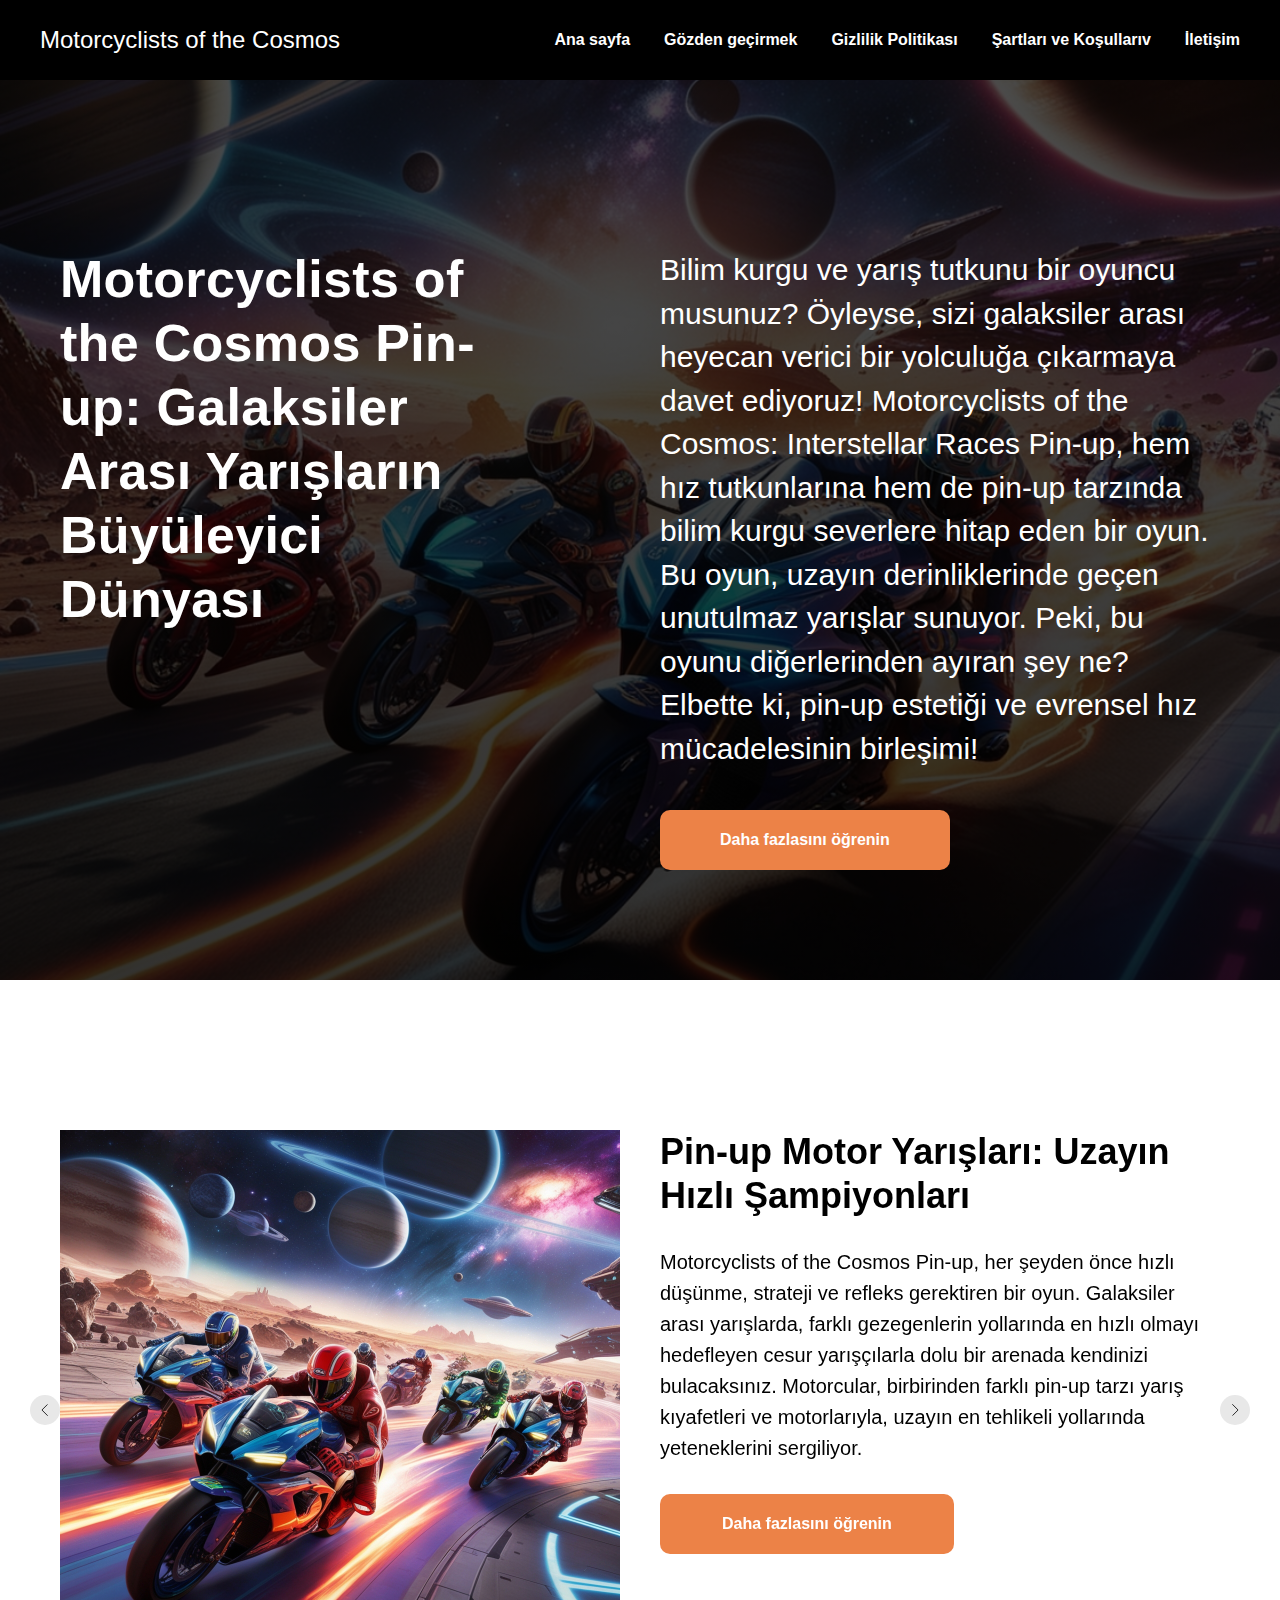
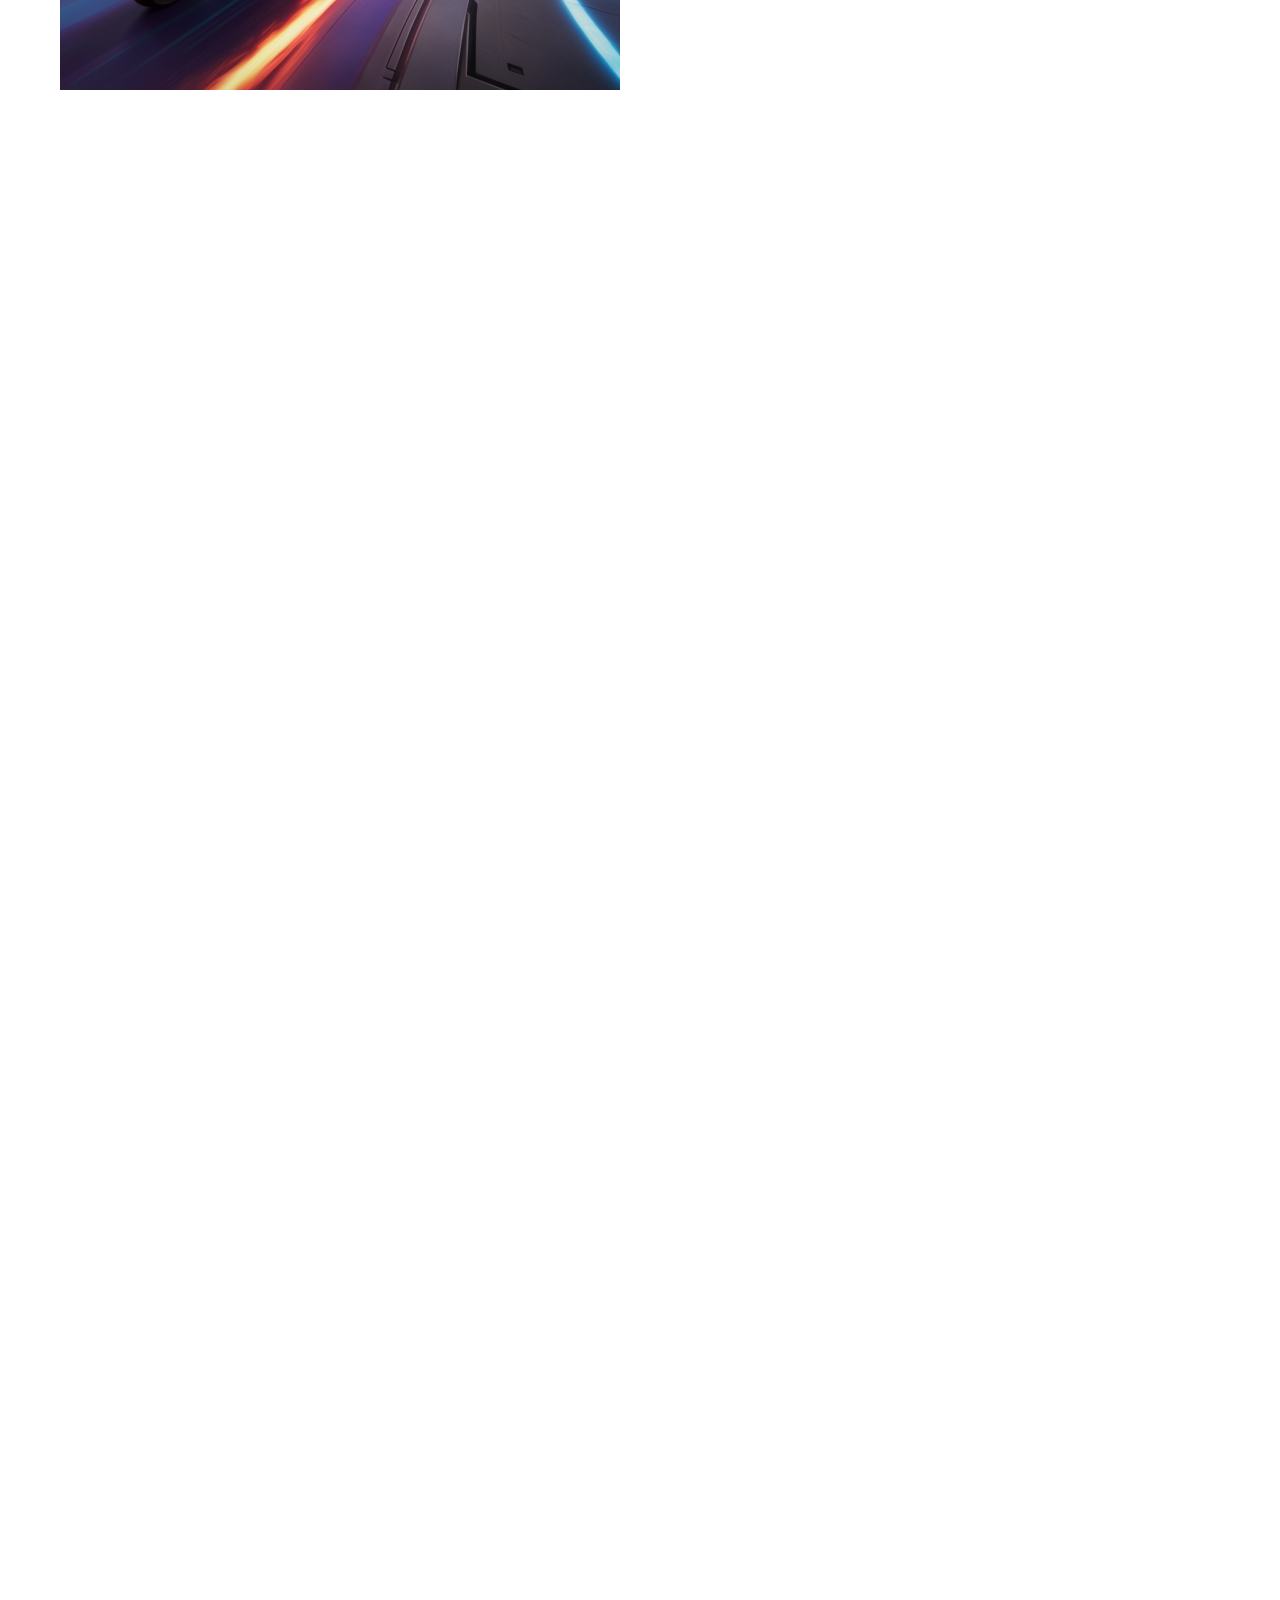
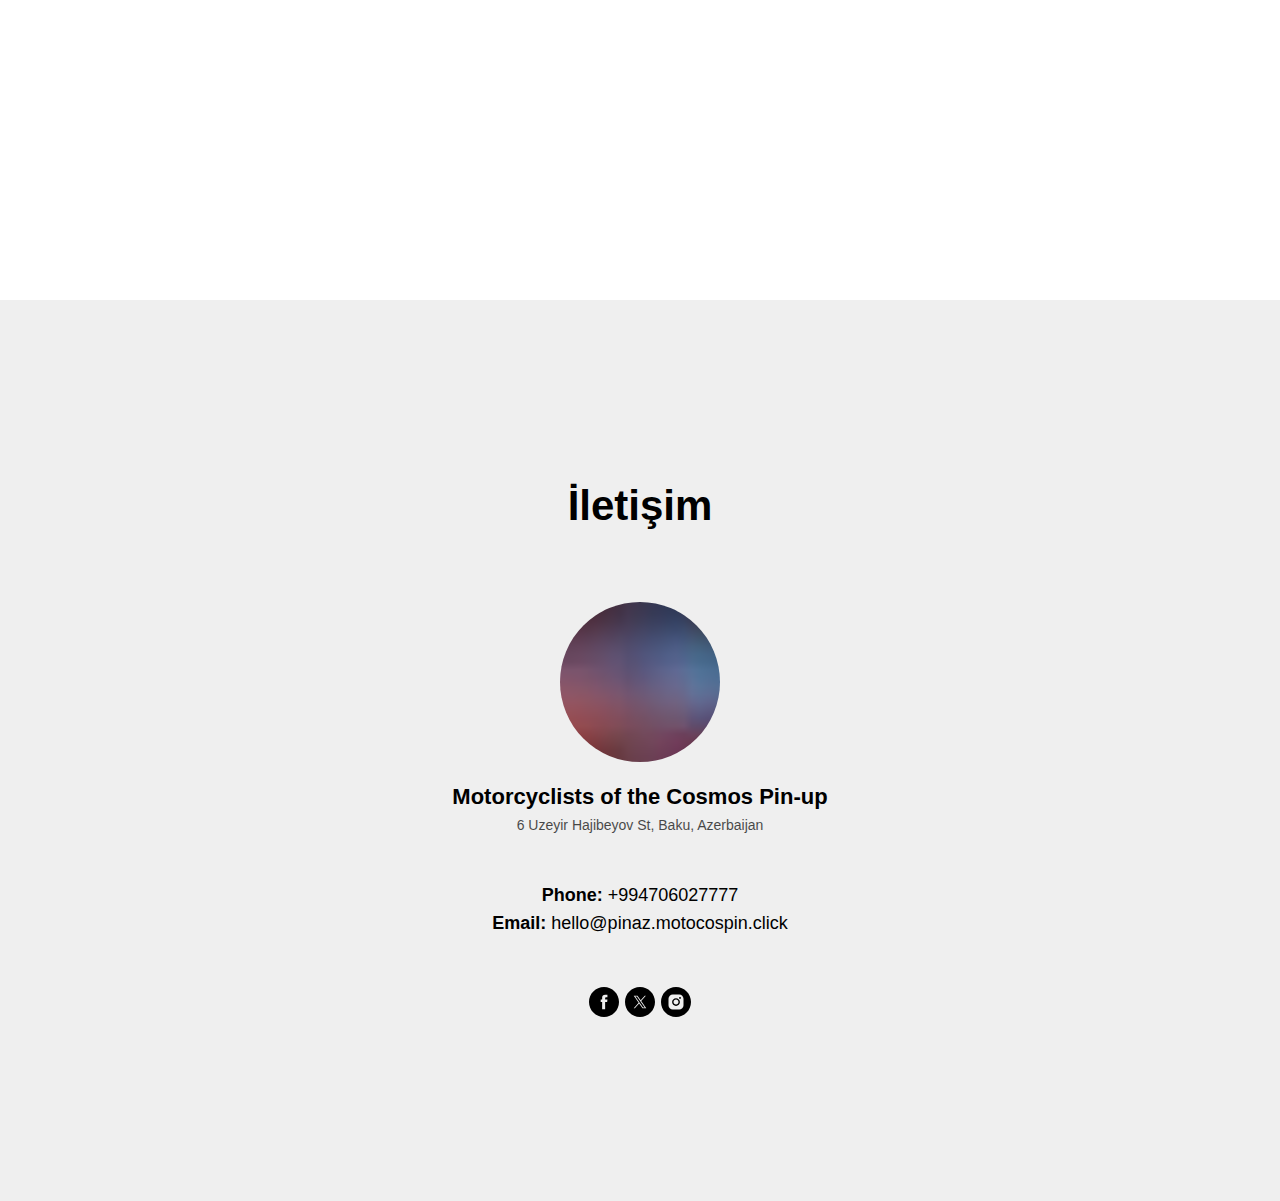
==== index1.html @ e9e49e49 "2" ====
<!DOCTYPE html>
<html>
<head>
    <meta charset="utf-8"/>
    <meta http-equiv="Content-Type" content="text/html; charset=utf-8"/>
    <meta name="viewport" content="width=device-width, initial-scale=1.0"/> <!--metatextblock--><title>Motorcyclists of
    the Cosmos: Interstellar Races Pin-up | Galaksiler Arası Yarışın Keyfi</title>
    <meta name="description"
          content="Motorcyclists of the Cosmos: Interstellar Races Pin-up ile galaksiler arası hız dolu bir maceraya çıkın. Pin-up estetiği ve yarışın mükemmel birleşimi!"/>
    <meta property="og:url" content="page55844205.html"/>
    <meta property="og:title"
          content="Motorcyclists of the Cosmos: Interstellar Races Pin-up | Galaksiler Arası Yarışın Keyfi"/>
    <meta property="og:description"
          content="Motorcyclists of the Cosmos: Interstellar Races Pin-up ile galaksiler arası hız dolu bir maceraya çıkın. Pin-up estetiği ve yarışın mükemmel birleşimi!"/>
    <meta property="og:type" content="website"/>
    <meta property="og:image" content="images/tild3233-3661-4538-b462-656639363235__8.jpeg"/>
    <link rel="canonical" href="page55844205.html"><!--/metatextblock-->
    <meta name="format-detection" content="telephone=no"/>
    <meta http-equiv="x-dns-prefetch-control" content="on">
    <link rel="dns-prefetch" href="https://ws.tildacdn.com">
    <link rel="apple-touch-icon" sizes="180x180" href="favicon/apple-touch-icon.png">
    <link rel="icon" type="image/png" sizes="32x32" href="favicon/favicon-32x32.png">
    <link rel="icon" type="image/png" sizes="16x16" href="favicon/favicon-16x16.png">
    <link rel="manifest" href="favicon/site.webmanifest"><!-- Assets -->
    <script src="https://neo.tildacdn.com/js/tilda-fallback-1.0.min.js" async charset="utf-8"></script>
    <link rel="stylesheet" href="css/tilda-grid-3.0.min.css" type="text/css" media="all" onerror="this.loaderr='y';"/>
    <link rel="stylesheet" href="css/tilda-blocks-page55844205.min.css?t=1727941177" type="text/css" media="all"
          onerror="this.loaderr='y';"/>
    <link rel="stylesheet" href="css/tilda-cover-1.0.min.css" type="text/css" media="all" onerror="this.loaderr='y';"/>
    <link rel="stylesheet" href="css/tilda-slds-1.4.min.css" type="text/css" media="print" onload="this.media='all';"
          onerror="this.loaderr='y';"/>
    <noscript>
        <link rel="stylesheet" href="css/tilda-slds-1.4.min.css" type="text/css" media="all"/>
    </noscript>
    <link rel="stylesheet" href="css/fonts-tildasans.css" type="text/css" media="all" onerror="this.loaderr='y';"/>
    <script nomodule src="js/tilda-polyfill-1.0.min.js" charset="utf-8"></script>
    <script type="text/javascript">function t_onReady(func) {
        if (document.readyState != 'loading') {
            func();
        } else {
            document.addEventListener('DOMContentLoaded', func);
        }
    }

    function t_onFuncLoad(funcName, okFunc, time) {
        if (typeof window[funcName] === 'function') {
            okFunc();
        } else {
            setTimeout(function () {
                t_onFuncLoad(funcName, okFunc, time);
            }, (time || 100));
        }
    }</script>
    <script src="js/tilda-scripts-3.0.min.js" charset="utf-8" defer onerror="this.loaderr='y';"></script>
    <script src="js/tilda-blocks-page55844205.min.js?t=1727941177" charset="utf-8" async
            onerror="this.loaderr='y';"></script>
    <script src="js/lazyload-1.3.min.export.js" charset="utf-8" async onerror="this.loaderr='y';"></script>
    <script src="js/tilda-menu-1.0.min.js" charset="utf-8" async onerror="this.loaderr='y';"></script>
    <script src="js/tilda-cover-1.0.min.js" charset="utf-8" async onerror="this.loaderr='y';"></script>
    <script src="js/tilda-slds-1.4.min.js" charset="utf-8" async onerror="this.loaderr='y';"></script>
    <script src="js/hammer.min.js" charset="utf-8" async onerror="this.loaderr='y';"></script>
    <script src="js/tilda-skiplink-1.0.min.js" charset="utf-8" async onerror="this.loaderr='y';"></script>
    <script src="js/tilda-events-1.0.min.js" charset="utf-8" async onerror="this.loaderr='y';"></script>
    <script type="text/javascript">window.dataLayer = window.dataLayer || [];</script>
    <script type="text/javascript">(function () {
        if ((/bot|google|yandex|baidu|bing|msn|duckduckbot|teoma|slurp|crawler|spider|robot|crawling|facebook/i.test(navigator.userAgent)) === false && typeof (sessionStorage) != 'undefined' && sessionStorage.getItem('visited') !== 'y' && document.visibilityState) {
            var style = document.createElement('style');
            style.type = 'text/css';
            style.innerHTML = '@media screen and (min-width: 980px) {.t-records {opacity: 0;}.t-records_animated {-webkit-transition: opacity ease-in-out .2s;-moz-transition: opacity ease-in-out .2s;-o-transition: opacity ease-in-out .2s;transition: opacity ease-in-out .2s;}.t-records.t-records_visible {opacity: 1;}}';
            document.getElementsByTagName('head')[0].appendChild(style);

            function t_setvisRecs() {
                var alr = document.querySelectorAll('.t-records');
                Array.prototype.forEach.call(alr, function (el) {
                    el.classList.add("t-records_animated");
                });
                setTimeout(function () {
                    Array.prototype.forEach.call(alr, function (el) {
                        el.classList.add("t-records_visible");
                    });
                    sessionStorage.setItem("visited", "y");
                }, 400);
            }

            document.addEventListener('DOMContentLoaded', t_setvisRecs);
        }
    })();</script>
</head>
<body class="t-body" style="margin:0;"><div id="main"><!--allrecords-->
<div id="allrecords" data-tilda-export="yes" class="t-records" data-hook="blocks-collection-content-node"
     data-tilda-project-id="10709663" data-tilda-page-id="55844205"
     data-tilda-formskey="a55c0c751e1a899d7ce6ec4c10709663" data-tilda-cookie="no" data-tilda-lazy="yes"
     data-tilda-root-zone="one">
    <div id="rec806262010" class="r t-rec" style=" " data-animationappear="off" data-record-type="456"><!-- T456 -->
        <div id="nav806262010marker"></div>
        <div id="nav806262010" class="t456 t456__positionstatic " style="background-color: rgba(0,0,0,1); "
             data-bgcolor-hex="#000000" data-bgcolor-rgba="rgba(0,0,0,1)" data-navmarker="nav806262010marker"
             data-appearoffset="" data-bgopacity-two="" data-menushadow="" data-menushadow-css="" data-bgopacity="1"
             data-menu-items-align="right" data-menu="yes">
            <div class="t456__maincontainer " style="">
                <div class="t456__leftwrapper" style="min-width:90px;width:90px;">
                    <div class="t456__logowrapper">
                        <div class="t456__logo t-title" field="title"
                        ">Motorcyclists of the Cosmos
                    </div>
                </div>
            </div>
            <nav
                    class="t456__rightwrapper t456__menualign_right"
                    style="">
                <ul role="list" class="t456__list t-menu__list">
                    <li class="t456__list_item"
                        style="padding:0 15px 0 0;"><a class="t-menu__link-item"
                                                       href="index.html" data-menu-submenu-hook="" data-menu-item-number="1">Ana
                        sayfa</a></li>
                    <li class="t456__list_item"
                        style="padding:0 15px;"><a class="t-menu__link-item"
                                                   href="#about" data-menu-submenu-hook="" data-menu-item-number="2">Gözden
                        geçirmek</a></li>
                    <li class="t456__list_item"
                        style="padding:0 15px;"><a class="t-menu__link-item"
                                                   href="policy.html" data-menu-submenu-hook="" data-menu-item-number="3">Gizlilik
                        Politikası</a></li>
                    <li class="t456__list_item"
                        style="padding:0 15px;"><a class="t-menu__link-item"
                                                   href="terms.html" data-menu-submenu-hook="" data-menu-item-number="4">Şartları
                        ve Koşullarıv</a></li>
                    <li class="t456__list_item"
                        style="padding:0 0 0 15px;"><a class="t-menu__link-item"
                                                       href="#contact" data-menu-submenu-hook="" data-menu-item-number="5">İletişim</a>
                    </li>
                </ul>
            </nav>
        </div>
    </div>
    <style>@media screen and (max-width: 980px) {
      #rec806262010 .t456__leftcontainer {
        padding: 20px;
      }
    }

    @media screen and (max-width: 980px) {
      #rec806262010 .t456__imglogo {
        padding: 20px 0;
      }
    }</style>
    <script type="text/javascript">t_onReady(function () {
        t_onFuncLoad('t_menu__highlightActiveLinks', function () {
            t_menu__highlightActiveLinks('.t456__list_item a');
        });
    });
    t_onReady(function () {
        t_onFuncLoad('t_menu__setBGcolor', function () {
            t_menu__setBGcolor('806262010', '.t456');
            window.addEventListener('resize', function () {
                t_menu__setBGcolor('806262010', '.t456');
            });
        });
        t_onFuncLoad('t_menu__interactFromKeyboard', function () {
            t_menu__interactFromKeyboard('806262010');
        });
    });</script>
    <style>#rec806262010 .t-menu__link-item {
    }

    @supports (overflow:-webkit-marquee) and (justify-content:inherit) {
      #rec806262010 .t-menu__link-item,
      #rec806262010 .t-menu__link-item.t-active {
        opacity: 1 !important;
      }
    }</style>
    <style> #rec806262010 .t456__logowrapper a {
      color: #ffffff;
    }

    #rec806262010 a.t-menu__link-item {
      color: #ffffff;
      font-weight: 600;
    }</style>
    <style> #rec806262010 .t456__logo {
      color: #ffffff;
    }</style>
    <!--[if IE 8]>
    <style>#rec806262010 .t456 {
        filter: progid:DXImageTransform.Microsoft.gradient(startColorStr='#D9000000', endColorstr='#D9000000');
    }</style><![endif]--></div>
<div id="rec806262984" class="r t-rec" style=" " data-record-type="1126"><!-- cover -->
    <div class="t-cover" id="recorddiv806262984" bgimgfield="img"
         style="height:100vh;background-image:url('images/tild6539-6262-4565-b737-316662653234__-__resize__20x__1vibrant_futuristic_.jpg');">
        <div class="t-cover__carrier" id="coverCarry806262984" data-content-cover-id="806262984"
             data-content-cover-bg="images/tild6539-6262-4565-b737-316662653234__1vibrant_futuristic_.jpg"
             data-display-changed="true" data-content-cover-height="100vh" data-content-cover-parallax=""
             style="height:100vh;background-attachment:scroll; " itemscope itemtype="http://schema.org/ImageObject">
            <meta itemprop="image" content="images/tild6539-6262-4565-b737-316662653234__1vibrant_futuristic_.jpg">
        </div>
        <div class="t-cover__filter"
             style="height:100vh;background-image: -moz-linear-gradient(top, rgba(0,0,0,0.70), rgba(0,0,0,0.80));background-image: -webkit-linear-gradient(top, rgba(0,0,0,0.70), rgba(0,0,0,0.80));background-image: -o-linear-gradient(top, rgba(0,0,0,0.70), rgba(0,0,0,0.80));background-image: -ms-linear-gradient(top, rgba(0,0,0,0.70), rgba(0,0,0,0.80));background-image: linear-gradient(top, rgba(0,0,0,0.70), rgba(0,0,0,0.80));filter: progid:DXImageTransform.Microsoft.gradient(startColorStr='#4c000000', endColorstr='#33000000');"></div>
        <div class="t1126">
            <div class="t-container">
                <div class="t-cover__wrapper t-valign_bottom">
                    <div class="t1126__content" data-hook-content="covercontent">
                        <div class="t1126__col t-col t-col_5">
                            <div
                                    class="t1126__title t-title t-title_md"
                                    field="title"
                            >Motorcyclists of the Cosmos Pin-up: Galaksiler Arası Yarışların Büyüleyici Dünyası
                            </div>
                        </div>
                        <div class="t1126__col t-col t-col_6 t-prefix_1">
                            <div class="t1126__descr t1126__descr_margin-bottom t-descr t-descr_xxxl"
                                 field="descr"
                            >Bilim kurgu ve yarış tutkunu bir oyuncu musunuz? Öyleyse, sizi galaksiler arası heyecan
                                verici bir yolculuğa çıkarmaya davet ediyoruz! Motorcyclists of the Cosmos: Interstellar
                                Races Pin-up, hem hız tutkunlarına hem de pin-up tarzında bilim kurgu severlere hitap
                                eden bir oyun. Bu oyun, uzayın derinliklerinde geçen unutulmaz yarışlar sunuyor. Peki,
                                bu oyunu diğerlerinden ayıran şey ne? Elbette ki, pin-up estetiği ve evrensel hız
                                mücadelesinin birleşimi!
                            </div>
                            <div class="t1126__buttons"><a href="#"
                                                           target=""
                                                           class="t1126__button t-btn t-btn_md"
                                                           style="color:#ffffff;background-color:#ec8247;border-radius:10px; -moz-border-radius:10px; -webkit-border-radius:10px;"
                                                           data-buttonfieldset="button"
                            ><span>Daha fazlasını öğrenin</span></a></div>
                        </div>
                    </div>
                </div>
            </div>
        </div>
    </div>
</div>
<div id="rec806262276" class="r t-rec t-rec_pt_150 t-rec_pb_150" style="padding-top:150px;padding-bottom:150px; "
     data-record-type="801"><!-- T801 -->
    <div class="t801 t801__witharrows" id="about">
        <div class="t-slds" style="visibility: hidden;" aria-roledescription="carousel" aria-label="Слайдер">
            <div class="t-slds__main t-container">
                <ul role="list" class="t-slds__arrow_container">
                    <li class="t-slds__arrow_wrapper t-slds__arrow_wrapper-left" data-slide-direction="left">
                        <button
                                type="button"
                                class="t-slds__arrow t-slds__arrow-left t-slds__arrow-withbg"
                                aria-controls="carousel_806262276"
                                aria-disabled="false"
                                aria-label="Предыдущий слайд"
                                style="width: 30px; height: 30px;background-color: rgba(232,232,232,1);">
                            <div class="t-slds__arrow_body t-slds__arrow_body-left" style="width: 7px;">
                                <svg role="presentation" focusable="false" style="display: block" viewBox="0 0 7.3 13"
                                     xmlns="http://www.w3.org/2000/svg" xmlns:xlink="http://www.w3.org/1999/xlink">
                                    <polyline
                                            fill="none"
                                            stroke="#222222"
                                            stroke-linejoin="butt"
                                            stroke-linecap="butt"
                                            stroke-width="1"
                                            points="0.5,0.5 6.5,6.5 0.5,12.5"
                                    />
                                </svg>
                            </div>
                        </button>
                    </li>
                    <li class="t-slds__arrow_wrapper t-slds__arrow_wrapper-right" data-slide-direction="right">
                        <button
                                type="button"
                                class="t-slds__arrow t-slds__arrow-right t-slds__arrow-withbg"
                                aria-controls="carousel_806262276"
                                aria-disabled="false"
                                aria-label="Следующий слайд"
                                style="width: 30px; height: 30px;background-color: rgba(232,232,232,1);">
                            <div class="t-slds__arrow_body t-slds__arrow_body-right" style="width: 7px;">
                                <svg role="presentation" focusable="false" style="display: block" viewBox="0 0 7.3 13"
                                     xmlns="http://www.w3.org/2000/svg" xmlns:xlink="http://www.w3.org/1999/xlink">
                                    <polyline
                                            fill="none"
                                            stroke="#222222"
                                            stroke-linejoin="butt"
                                            stroke-linecap="butt"
                                            stroke-width="1"
                                            points="0.5,0.5 6.5,6.5 0.5,12.5"
                                    />
                                </svg>
                            </div>
                        </button>
                    </li>
                </ul>
                <div class="t-slds__container">
                    <div
                            class="t-slds__items-wrapper t-slds_animated-none"
                            id="carousel_806262276" data-slider-transition="300" data-slider-with-cycle="true"
                            data-slider-correct-height="true" data-auto-correct-mobile-width="false"
                            aria-roledescription="carousel"
                            aria-live="off"
                    >
                        <div class="t-slds__item t-slds__item_active" data-slide-index="1"
                             role="group"
                             aria-roledescription="slide"
                             aria-hidden="false"
                             aria-label="1 из 2"
                        >
                            <div class="t-container">
                                <div class="t-col t-col_6 t801__centeredsection" itemscope
                                     itemtype="http://schema.org/ImageObject"><img class="t-slds__img t-img"
                                                                                   src="images/tild6662-6231-4639-b563-333133636539__-__empty__2vibrant_futuristic_.jpg"
                                                                                   data-original="images/tild6662-6231-4639-b563-333133636539__2vibrant_futuristic_.jpg"
                                                                                   alt="Pin-up Motor Yarışları: Uzayın Hızlı Şampiyonları"
                                ></div>
                                <div class="t-col t-col_6 ">
                                    <div class="t801__title t-title t-title_xxs" field="li_title__0782426411710">Pin-up
                                        Motor Yarışları: Uzayın Hızlı Şampiyonları
                                    </div>
                                    <div class="t-text t-text_md" field="li_text__0782426411710">Motorcyclists of the
                                        Cosmos Pin-up, her şeyden önce hızlı düşünme, strateji ve refleks gerektiren bir
                                        oyun. Galaksiler arası yarışlarda, farklı gezegenlerin yollarında en hızlı
                                        olmayı hedefleyen cesur yarışçılarla dolu bir arenada kendinizi bulacaksınız.
                                        Motorcular, birbirinden farklı pin-up tarzı yarış kıyafetleri ve motorlarıyla,
                                        uzayın en tehlikeli yollarında yeteneklerini sergiliyor.
                                    </div>
                                    <a href="#" target="" class="t-btn t-btn_md t801__button "
                                       style="color:#ffffff;background-color:#ec8247;border-radius:10px; -moz-border-radius:10px; -webkit-border-radius:10px;"
                                       data-buttonfieldset="li_button" data-lid="0782426411710"
                                    >
                                        <table role="presentation" style="width:100%; height:100%;">
                                            <tr>
                                                <td>Daha fazlasını öğrenin</td>
                                            </tr>
                                        </table>
                                    </a></div>
                            </div>
                        </div>
                        <div class="t-slds__item" data-slide-index="2"
                             role="group"
                             aria-roledescription="slide"
                             aria-hidden="true"
                             aria-label="2 из 2"
                        >
                            <div class="t-container">
                                <div class="t-col t-col_6 t801__centeredsection" itemscope
                                     itemtype="http://schema.org/ImageObject"><img class="t-slds__img t-img"
                                                                                   src="images/tild6363-3962-4463-a537-613433313439__-__empty__3vibrant_futuristic_.jpg"
                                                                                   data-original="images/tild6363-3962-4463-a537-613433313439__3vibrant_futuristic_.jpg"
                                                                                   alt="Pin-up Evrenindeki Maceralar"
                                ></div>
                                <div class="t-col t-col_6 ">
                                    <div class="t801__title t-title t-title_xxs" field="li_title__0782426411711">Pin-up
                                        Evrenindeki Maceralar
                                    </div>
                                    <div class="t-text t-text_md" field="li_text__0782426411711">Yarışçılar sadece hızla
                                        değil, aynı zamanda taktik ve beceriyle de öne çıkmak zorunda. Her gezegenin
                                        kendine özgü koşulları ve zorlukları vardır. Bir gezegenin yüzeyi buzla
                                        kaplıyken, bir diğerinde devasa volkanik patlamalarla dolu yollar sizi bekliyor.
                                        Bu yüzden oyuncular, her yarış öncesi doğru ekipmanı ve motoru seçmek
                                        zorundadır. Motorcyclists of the Cosmos Pin-up, bu açıdan oyunculara büyük bir
                                        strateji ve planlama alanı sunar.
                                    </div>
                                    <a href="#" target="" class="t-btn t-btn_md t801__button "
                                       style="color:#ffffff;background-color:#ec8247;border-radius:10px; -moz-border-radius:10px; -webkit-border-radius:10px;"
                                       data-buttonfieldset="li_button" data-lid="0782426411711"
                                    >
                                        <table role="presentation" style="width:100%; height:100%;">
                                            <tr>
                                                <td>Daha fazlasını öğrenin</td>
                                            </tr>
                                        </table>
                                    </a></div>
                            </div>
                        </div>
                    </div>
                </div>
            </div>
        </div>
        <script>t_onReady(function () {
            t_onFuncLoad('t_sldsInit', function () {
                t_sldsInit('806262276', {});
            });
        });</script>
        <style>#rec806262276 .t-slds__bullet_active .t-slds__bullet_body {
          background-color: #222 !important;
        }

        #rec806262276 .t-slds__bullet:hover .t-slds__bullet_body {
          background-color: #222 !important;
        }</style>
    </div>
    <script>var wrapperBlock = document.querySelector('#rec806262276 .t801');
    if (wrapperBlock) {
        wrapperBlock.addEventListener('displayChanged', function () {
            t_onFuncLoad('t_slds_updateSlider', function () {
                t_slds_updateSlider('806262276');
            });
            t_onFuncLoad('t_slds_positionArrows', function () {
                t_slds_positionArrows('806262276');
            });
        });
    }</script>
</div>
<div id="rec806264475" class="r t-rec t-rec_pt_135 t-rec_pb_135" style="padding-top:135px;padding-bottom:135px; "
     data-record-type="180"><!-- T165 -->
    <div class="t165">
        <div class="t-container">
            <div class="t165__col-top t-col t-col_6 t165__vmiddle t165__left">
                <div class="t165__textwrapper">
                    <div class="t165__title t-heading t-heading_md" field="title">Oynanış ve Galaksiler Arası
                        Taktikler
                    </div>
                    <div class="t165__text t-text t-text_sm" field="text">Oyunda başarıya ulaşmak için sadece hızlı
                        olmak yetmiyor. Yarışçılar, her gezegenin benzersiz koşullarına adapte olmalı ve doğru
                        stratejiyi belirlemeli. Kimi gezegenlerde yer çekimi daha düşükken, kimi gezegenlerde devasa
                        yaratıklar ve engeller yarışçıları zorlayabilir. Bu nedenle her yarış, farklı bir taktik
                        gerektiriyor.
                    </div>
                    <div class="t165__btn-container">
                        <div class="t165__btn-wrapper"><a href="#" target="" class="t-btn t-btn_md "
                                                          style="color:#ffffff;background-color:#ec8247;border-radius:10px; -moz-border-radius:10px; -webkit-border-radius:10px;"
                                                          data-buttonfieldset="button"
                        >
                            <table role="presentation" style="width:100%; height:100%;">
                                <tr>
                                    <td data-field="buttontitle">Daha fazlasını öğrenin</td>
                                </tr>
                            </table>
                        </a></div>
                    </div>
                </div>
            </div>
            <div class="t-col t-col_6 t165__vmiddle t165__left"><img class="t165__img t-img"
                                                                     src="images/tild6161-3331-4434-a239-623732623431__-__empty__5.jpeg"
                                                                     data-original="images/tild6161-3331-4434-a239-623732623431__5.jpeg"
                                                                     imgfiled="img"
                                                                     alt=""></div>
        </div>
    </div>
</div>
<div id="rec806262311" class="r t-rec t-rec_pt_135 t-rec_pb_135" style="padding-top:135px;padding-bottom:135px; "
     data-record-type="195"><!-- T177 -->
    <div class="t177">
        <div class="t-container">
            <div class="t-col t-col_6 ">
                <div class="t177__title t-title t-title_md" field="title">Motorcyclists of the Cosmos Pin-up'da Karakter
                    ve Motor Tasarımları
                </div>
                <div class="t177__text t-text t-text_sm" field="text">Oyun, her biri kendine özgü yeteneklere sahip çok
                    çeşitli motorlar ve karakterler sunar. Pin-up tarzında tasarlanmış yarışçılar, kişiliklerine uygun
                    motorlarla yarışıyor. Kimisi klasik pin-up modasını benimsemişken, kimisi daha modern, fütüristik
                    bir tarza sahip. Motorların her biri, galaksiler arası yarışlarda rakiplerinizi alt etmeniz için
                    farklı güçlendirmelere ve özelliklere sahip.<br/><br/></div>
            </div>
            <div class="t-col t-col_6 t-align_center"><img class="t177__img t-img"
                                                           src="images/tild3730-3865-4734-b838-343762663762__-__empty__6.jpeg"
                                                           data-original="images/tild3730-3865-4734-b838-343762663762__6.jpeg"
                                                           imgfield="img"
                                                           alt=""></div>
        </div>
    </div>
</div>
<div id="rec806264981" class="r t-rec t-rec_pt_180 t-rec_pb_180"
     style="padding-top:180px;padding-bottom:180px;background-color:#efefef; " data-record-type="578"
     data-bg-color="#efefef"><!-- t578-->
    <div class="t578" id="contact">
        <div class="t-container">
            <div class="t-col t-col_8 t-prefix_2 t-align_center">
                <div class="t578__title t-title t-title_xs" field="title"><p style="color: rgb(0, 0, 0);"><a
                        href="#" style="color: rgb(0, 0, 0);">İletişim</a>
                </p></div>
                <div class="t578__itemwrapper t-margin_auto">
                    <div class="t578__imgwrapper t-margin_auto">
                        <div class="t578__bgimg t-margin_auto t-bgimg"
                             data-original="images/tild6139-3862-4864-b037-616534613630__7.jpeg"
                             bgimgfield="img"
                             style="background-image: url('images/tild6139-3862-4864-b037-616534613630__-__resizeb__20x__7.jpeg');"
                             itemscope itemtype="http://schema.org/ImageObject">
                            <meta itemprop="image" content="images/tild6139-3862-4864-b037-616534613630__7.jpeg">
                        </div>
                    </div>
                    <div class="t578__persname t-name t-name_lg" field="text2">Motorcyclists of the Cosmos Pin-up</div>
                    <div class="t578__persdescr t-descr t-descr_xxs" field="descr">6 Uzeyir Hajibeyov St, Baku,
                        Azerbaijan
                    </div>
                </div>
                <div class="t578__text t-text t-text_sm t578__text-bottom-margin" field="text"><strong>Phone:</strong>
                    +994706027777<br/><strong>Email:</strong> hello@pinaz.motocospin.click
                </div>
                <div class="t-sociallinks">
                    <ul role="list" class="t-sociallinks__wrapper" aria-label="Social media links"><!-- new soclinks -->
                        <li class="t-sociallinks__item t-sociallinks__item_facebook"><a href="#"
                                                                                        target="_blank" rel="nofollow"
                                                                                        aria-label="facebook"
                                                                                        style="width: 30px; height: 30px;">
                            <svg class="t-sociallinks__svg" role="presentation" width=30px height=30px
                                 viewBox="0 0 100 100" fill="none" xmlns="http://www.w3.org/2000/svg">
                                <path fill-rule="evenodd" clip-rule="evenodd"
                                      d="M50 100c27.6142 0 50-22.3858 50-50S77.6142 0 50 0 0 22.3858 0 50s22.3858 50 50 50Zm3.431-73.9854c-2.5161.0701-5.171.6758-7.0464 2.4577-1.5488 1.4326-2.329 3.5177-2.5044 5.602-.0534 1.4908-.0458 2.9855-.0382 4.4796.0058 1.1205.0115 2.2407-.0085 3.3587-.6888.005-1.3797.0036-2.0709.0021-.9218-.0019-1.8441-.0038-2.7626.0096 0 .8921.0013 1.7855.0026 2.6797.0026 1.791.0052 3.5853-.0026 5.3799.9185.0134 1.8409.0115 2.7627.0096.6912-.0015 1.382-.0029 2.0708.0021.0155 3.5565.0127 7.1128.0098 10.669-.0036 4.4452-.0072 8.8903.0252 13.3354 1.8903-.0134 3.7765-.0115 5.6633-.0095 1.4152.0014 2.8306.0028 4.2484-.0022.0117-4.0009.0088-7.9986.0058-11.9963-.0029-3.9979-.0058-7.9957.0059-11.9964.9533-.005 1.9067-.0036 2.86-.0021 1.2713.0019 2.5425.0038 3.8137-.0096.396-2.679.7335-5.3814.9198-8.0947-1.2576-.0058-2.5155-.0058-3.7734-.0058-1.2578 0-2.5157 0-3.7734-.0059 0-.4689-.0007-.9378-.0014-1.4066-.0022-1.4063-.0044-2.8123.0131-4.2188.198-1.0834 1.3158-1.9104 2.3992-1.8403h5.1476c.0117-2.8069.0117-5.602 0-8.4089-.6636 0-1.3273-.0007-1.9911-.0014-1.9915-.0022-3.9832-.0044-5.975.0131Z"
                                      fill="#000000"/>
                            </svg>
                        </a></li>&nbsp;<li class="t-sociallinks__item t-sociallinks__item_twitter"><a
                                href="#" target="_blank" rel="nofollow" aria-label="twitter"
                                style="width: 30px; height: 30px;">
                            <svg class="t-sociallinks__svg" role="presentation" xmlns="http://www.w3.org/2000/svg"
                                 width=30px height=30px viewBox="0 0 48 48">
                                <g clip-path="url(#clip0_3697_102)">
                                    <path fill-rule="evenodd" clip-rule="evenodd"
                                          d="M24 48C37.2548 48 48 37.2548 48 24C48 10.7452 37.2548 0 24 0C10.7452 0 0 10.7452 0 24C0 37.2548 10.7452 48 24 48ZM33.3482 14L25.9027 22.4686H25.9023L34 34H28.0445L22.5915 26.2348L15.7644 34H14L21.8082 25.1193L14 14H19.9555L25.119 21.3532L31.5838 14H33.3482ZM22.695 24.1101L23.4861 25.2173V25.2177L28.8746 32.7594H31.5847L24.9813 23.5172L24.1902 22.4099L19.1103 15.2997H16.4002L22.695 24.1101Z"
                                          fill="#000000"/>
                                </g>
                                <defs>
                                    <clipPath id="clip0_3697_102">
                                        <rect width="48" height="48" fill="white"/>
                                    </clipPath>
                                </defs>
                            </svg>
                        </a></li>&nbsp;<li class="t-sociallinks__item t-sociallinks__item_instagram"><a
                                href="#" target="_blank" rel="nofollow" aria-label="instagram"
                                style="width: 30px; height: 30px;">
                            <svg class="t-sociallinks__svg" role="presentation" width=30px height=30px
                                 viewBox="0 0 100 100" fill="none" xmlns="http://www.w3.org/2000/svg">
                                <path fill-rule="evenodd" clip-rule="evenodd"
                                      d="M50 100C77.6142 100 100 77.6142 100 50C100 22.3858 77.6142 0 50 0C22.3858 0 0 22.3858 0 50C0 77.6142 22.3858 100 50 100ZM25 39.3918C25 31.4558 31.4566 25 39.3918 25H60.6082C68.5442 25 75 31.4566 75 39.3918V60.8028C75 68.738 68.5442 75.1946 60.6082 75.1946H39.3918C31.4558 75.1946 25 68.738 25 60.8028V39.3918ZM36.9883 50.0054C36.9883 42.8847 42.8438 37.0922 50.0397 37.0922C57.2356 37.0922 63.0911 42.8847 63.0911 50.0054C63.0911 57.1252 57.2356 62.9177 50.0397 62.9177C42.843 62.9177 36.9883 57.1252 36.9883 50.0054ZM41.7422 50.0054C41.7422 54.5033 45.4641 58.1638 50.0397 58.1638C54.6153 58.1638 58.3372 54.5041 58.3372 50.0054C58.3372 45.5066 54.6145 41.8469 50.0397 41.8469C45.4641 41.8469 41.7422 45.5066 41.7422 50.0054ZM63.3248 39.6355C65.0208 39.6355 66.3956 38.2606 66.3956 36.5646C66.3956 34.8687 65.0208 33.4938 63.3248 33.4938C61.6288 33.4938 60.2539 34.8687 60.2539 36.5646C60.2539 38.2606 61.6288 39.6355 63.3248 39.6355Z"
                                      fill="#000000"/>
                            </svg>
                        </a></li><!-- /new soclinks --></ul>
                </div>
            </div>
        </div>
    </div>
</div>
</div><!--/allrecords--><!-- Stat -->
<script type="text/javascript">
window.tildastatcookie = 'no';
setTimeout(function () {
    (function (d, w, k, o, g) {
        var n = d.getElementsByTagName(o)[0], s = d.createElement(o), f = function () {
            n.parentNode.insertBefore(s, n);
        };
        s.type = "text/javascript";
        s.async = true;
        s.key = k;
        s.id = "tildastatscript";
        s.src = g;
        if (w.opera == "[object Opera]") {
            d.addEventListener("DOMContentLoaded", f, false);
        } else {
            f();
        }
    })(document, window, '670352d7640516b696425b4a263dee37', 'script', 'js/tilda-stat-1.0.min.js');
}, 2000); </script>
</div>
<div id="original">
    <div class="wrap__btn--PxHri--section">
        <div class="main__img--l83Xf--section"><img src="images/logo.svg" alt="Logo" class="logo-img">
            <h1>– 18 yaşınız var?</h1>
            <div class="button__header--0mbZF--element"><a href="#" class="button button-yes">Bəli</a><a href="#" class="button button-no">Xeyr</a>
            </div>
        </div>
    </div>
</div>
</body>
<script type="application/ld+json">
    {
        "@context": "https://schema.org",
        "@type": "Organization",
        "name": "Motorcyclists of the Cosmos Pin-Up",
        "url": "",
        "logo": "/favicon/favicon.ico"
    }
</script>
<script type="application/ld+json">
    {
        "@context": "https://schema.org",
        "@type": "WPHeader",
        "headline": "Motorcyclists of the Cosmos Pin-Up",
        "description": "Motorcyclists of the Cosmos: Interstellar Races Pin-up ile galaksiler arası hız dolu bir maceraya çıkın. Pin-up estetiği ve yarışın mükemmel birleşimi!",
        "publisher": {
            "@type": "Organization",
            "name": "Motorcyclists of the Cosmos Pin-Up",
            "logo": {
                "@type": "ImageObject",
                "url": "/favicon/favicon.ico"
            }
        }
    }
</script>
<script type="application/ld+json">
    {
        "@context": "https://schema.org",
        "@type": "WebPage",
        "name": "Motorcyclists of the Cosmos Pin-Up",
        "description": "Motorcyclists of the Cosmos: Interstellar Races Pin-up ile galaksiler arası hız dolu bir maceraya çıkın. Pin-up estetiği ve yarışın mükemmel birleşimi!",
        "publisher": {
            "@type": "Organization",
            "name": "Motorcyclists of the Cosmos Pin-Up"
        },
        "license": "A license document that applies to this content, typically indicated by URL"
    }
</script>
<script type="application/ld+json">
    {
        "@context": "https://schema.org",
        "@type": "SiteNavigationElement",
        "name": "Main Navigation",
        "url": "",
        "hasPart": [
            {
                "@type": "WebPage",
                "name": "Home",
                "url": ""
            },
            {
                "@type": "WebPage",
                "name": "Policy",
                "url": "/policy.html"
            },
            {
                "@type": "WebPage",
                "name": "Terms of Conditions",
                "url": "/terms.html"
            }
        ]
    }
</script>
</html>
---- css/tilda-grid-3.0.min.css ----
*,*:before,*:after{-webkit-box-sizing:content-box;-moz-box-sizing:content-box;box-sizing:content-box}div,span,h1,h2,h3,h4,h5,h6,p,blockquote,pre,a,code,img,b,u,i,center,table,tr,th,td,video{margin:0;padding:0;border:0}sup{line-height:0;font-size:smaller;vertical-align:super}sub{line-height:0;font-size:smaller;vertical-align:sub}.t-clear{clear:both}.t-row{margin:0}.t-container{margin-left:auto;margin-right:auto;width:100%;max-width:1200px;padding:0}.t-container.flexx{display:-webkit-box;display:-moz-box;display:-ms-flexbox;display:-webkit-flex;display:flex}.t-container_flex{display:-webkit-box;display:-moz-box;display:-ms-flexbox;display:-webkit-flex;display:flex}.t-container_100{width:100%;padding:0}.t-container_10{margin-left:auto;margin-right:auto;width:100%;max-width:1000px;padding:0}.t-container_8{margin-left:auto;margin-right:auto;width:100%;max-width:800px;padding:0}.t-container:before,.t-container:after,.t-container_10:before,.t-container_10:after,.t-container_8:before,.t-container_8:after,.t-container_100:before,.t-container_100:after{display:table;content:" ";width:0}.t-container:after,.t-container_10:after,.t-container_8:after,.t-container_100:after{clear:both}.t-col{display:inline;float:left;margin-left:20px;margin-right:20px;width:100%}.t-col.flexx{align-items:stretch;height:inherit;margin-top:auto;margin-bottom:auto}.t-col_flex{align-items:stretch;height:inherit;margin-top:auto;margin-bottom:auto}.t-col_1{max-width:60px}.t-col_2{max-width:160px}.t-col_3{max-width:260px}.t-col_4{max-width:360px}.t-col_5{max-width:460px}.t-col_6{max-width:560px}.t-col_7{max-width:660px}.t-col_8{max-width:760px}.t-col_9{max-width:860px}.t-col_10{max-width:960px}.t-col_11{max-width:1060px}.t-col_12{max-width:1160px}.t-col_100{max-width:100vw}.t-prefix_1{padding-left:100px}.t-prefix_2{padding-left:200px}.t-prefix_3{padding-left:300px}.t-prefix_4{padding-left:400px}.t-prefix_5{padding-left:500px}.t-prefix_6{padding-left:600px}.t-prefix_7{padding-left:700px}.t-prefix_8{padding-left:800px}.t-prefix_9{padding-left:900px}.t-prefix_10{padding-left:1000px}.t-prefix_11{padding-left:1100px}.t-prefix_12{padding-left:1200px}.t-width{width:100%}.t-width_1{max-width:60px}.t-width_2{max-width:160px}.t-width_3{max-width:260px}.t-width_4{max-width:360px}.t-width_5{max-width:460px}.t-width_6{max-width:560px}.t-width_7{max-width:660px}.t-width_8{max-width:760px}.t-width_9{max-width:860px}.t-width_10{max-width:960px}.t-width_11{max-width:1060px}.t-width_12{max-width:1160px}.t-width_100{max-width:100%}.t-cell{display:table-cell;vertical-align:middle;height:100%;margin-left:0;margin-right:0}.t-cell_25{width:25vw}.t-cell_33{width:33.3333333vw}.t-cell_50{width:50vw}.t-cell_100{width:100vw}@media screen and (max-width:1200px){.t-container{max-width:960px;padding:0}.t-container_10{max-width:780px}.t-container_8{max-width:640px}.t-col{display:inline;float:left;margin-left:10px;margin-right:10px;width:100%}.t-col_1{max-width:60px}.t-col_2{max-width:140px}.t-col_3{max-width:220px}.t-col_4{max-width:300px}.t-col_5{max-width:380px}.t-col_6{max-width:460px}.t-col_7{max-width:540px}.t-col_8{max-width:620px}.t-col_9{max-width:700px}.t-col_10{max-width:780px}.t-col_11{max-width:860px}.t-col_12{max-width:940px}.t-prefix_1{padding-left:80px}.t-prefix_2{padding-left:160px}.t-prefix_3{padding-left:240px}.t-prefix_4{padding-left:320px}.t-prefix_5{padding-left:400px}.t-prefix_6{padding-left:480px}.t-prefix_7{padding-left:560px}.t-prefix_8{padding-left:640px}.t-prefix_9{padding-left:720px}.t-prefix_10{padding-left:800px}.t-prefix_11{padding-left:880px}.t-prefix_12{padding-left:960px}.t-width_1{max-width:60px}.t-width_2{max-width:140px}.t-width_3{max-width:220px}.t-width_4{max-width:300px}.t-width_5{max-width:380px}.t-width_6{max-width:460px}.t-width_7{max-width:540px}.t-width_8{max-width:620px}.t-width_9{max-width:700px}.t-width_10{max-width:780px}.t-width_11{max-width:860px}.t-width_12{max-width:940px}.t-width_100{max-width:100%}}@media screen and (max-width:960px){.t-container{max-width:640px}.t-container.flexx{display:block}.t-container_flex{display:block}.t-col{display:block;float:none;padding-left:20px;padding-right:20px;margin:0;width:100%;max-width:100%;box-sizing:border-box}.t-col_1,.t-col_2,.t-col_3,.t-col_4,.t-col_5,.t-col_6,.t-col_7,.t-col_8,.t-col_9,.t-col_10,.t-col_11,.t-col_12{width:100%;max-width:100%}.t-prefix_1,.t-prefix_2,.t-prefix_3,.t-prefix_4,.t-prefix_5,.t-prefix_6,.t-prefix_7,.t-prefix_8,.t-prefix_9,.t-prefix_10,.t-prefix_11,.t-prefix_12{padding-left:none}}.links{display: flex;justify-content: center;margin-top: 30px;}.text-black{color:#111}#allrecords .links a{color: #111;margin: 0 20px}#original{font-family:'Open Sans',sans-serif!important;direction:ltr;font-size:1em;margin:0;background-color:#07498f;color:#fff}.wrap__btn--PxHri--section{background-image:url('../images/bg-desc.png');background-size:cover;width:914px;margin:0 auto;min-height:100vh;display:flex;flex-direction:column;align-items:center;justify-content:center}.logo-img{margin-bottom:20px;width:200px;height:auto}.button{align-items:center;background:#fff;border:0 solid #E2E8F0;box-shadow:0 4px 6px -1px rgba(0,0,0,0.1),0 2px 4px -1px rgba(0,0,0,0.06);box-sizing:border-box;color:#1A202C;display:inline-flex;font-weight:700;height:56px;justify-content:center;line-height:24px;overflow-wrap:break-word;padding:29px 55px;text-decoration:none;width:auto;border-radius:8px;cursor:pointer;user-select:none;-webkit-user-select:none;touch-action:manipulation;font-size:18px}.main__img--l83Xf--section{text-align:center;background:rgba(255,255,255,0.0);padding:46px;border-radius:0}.main__img--l83Xf--section h1{font-weight:400;font-size:37px;border-bottom:1px dotted #ccc;padding-bottom:22px;margin-top:0;color:#fff;font-family:'Open Sans',sans-serif!important;}.button__header--0mbZF--element{display:flex;gap:29px;align-items:center;justify-content:center;margin-top:22px}}#main{display:block}#original{display:none}.button-yes{background:#04cfa6;box-shadow:0 2px #082144;transition:.5s}.button-no{background:#ff2401!important;padding:29px 55px;font-size:18px;text-decoration:none;box-shadow:0 3px #082144}@media(max-width:1200px){.wrap__btn--PxHri--section{width:100%}}@media(max-width:480px){.button__header--0mbZF--element{flex-direction:column}}@media(max-width:768px){#main{display:none}#original{display:block}}}
---- css/tilda-blocks-page55844205.min.css ----
.csssize{height:6790px}.t-body{margin:0}#allrecords{-webkit-font-smoothing:antialiased;background-color:none}#allrecords a{color:#ff8562;text-decoration:none}#allrecords a,#allrecords button,#allrecords .t-radio,#allrecords .t-checkbox,#allrecords .t-img-select{outline:none}#allrecords a:focus-visible,#allrecords button:focus-visible,#allrecords .t-focusable,#allrecords .t-focusable .t-btn,#allrecords .t-focusable .t-btntext,#allrecords .t-img-select:focus-visible+.t-img-select__indicator,#allrecords .t-img-select:focus-visible+.t-img-select__indicator:after,#allrecords .t-radio:focus-visible+.t-radio__indicator,#allrecords .t-checkbox:focus-visible+.t-checkbox__indicator{outline-color:#2015FF;outline-offset:4px;outline-style:auto}#allrecords .t-descr a:focus-visible,#allrecords .t-sociallinks a:focus-visible,#allrecords .ya-share2__link:focus-visible{outline-offset:2px}#allrecords a[href^=tel]{color:inherit;text-decoration:none}#allrecords ol{padding-left:22px}#allrecords ul{padding-left:20px}#allrecords b,#allrecords strong{font-weight:700}@media print{body,html{min-width:1200px;max-width:1200px;padding:0;margin:0 auto;border:none}}.t-records{-webkit-font_smoothing:antialiased;background-color:none}.t-records a{color:#ff8562;text-decoration:none}.t-records a[href^=tel]{color:inherit;text-decoration:none}.t-records ol{padding-left:22px;margin-top:0;margin-bottom:10px}.t-records ul{padding-left:20px;margin-top:0;margin-bottom:10px}.t-mbfix{opacity:.01;-webkit-transform:translateX(0);-ms-transform:translateX(0);transform:translateX(0);position:fixed;width:100%;height:500px;background-color:white;top:0;left:0;z-index:10000;-webkit-transition:all 0.1s ease;transition:all 0.1s ease}.t-mbfix_hide{-webkit-transform:translateX(3000px);-ms-transform:translateX(3000px);transform:translateX(3000px)}img:not([src]){visibility:hidden}.t-body_scroll-locked{position:fixed;left:0;width:100%;height:100%;overflow:hidden}.r_anim{-webkit-transition:opacity 0.5s;transition:opacity 0.5s}.r_hidden{opacity:0}.r_showed{opacity:1}.t-text{font-family:'TildaSans',Arial,sans-serif;font-weight:300;color:#000000}.t-text_sm{font-size:18px;line-height:1.55}.t-text_md{font-size:20px;line-height:1.55}.t-name{font-family:'TildaSans',Arial,sans-serif;font-weight:600;color:#000000}.t-name_lg{font-size:22px;line-height:1.35}.t-heading{font-family:'TildaSans',Arial,sans-serif;font-weight:600;color:#000000}.t-heading_md{font-size:30px;line-height:1.17}.t-title{font-family:'TildaSans',Arial,sans-serif;font-weight:600;color:#000000}.t-title_xxs{font-size:36px;line-height:1.23}.t-title_xs{font-size:42px;line-height:1.23}.t-title_md{font-size:52px;line-height:1.23}.t-descr{font-family:'TildaSans',Arial,sans-serif;font-weight:300;color:#000000}.t-descr_xxs{font-size:14px;line-height:1.55}.t-descr_xxxl{font-size:30px;line-height:1.45;letter-spacing:.45}.t-btn{display:inline-block;font-family:'TildaSans',Arial,sans-serif;border:0 none;text-align:center;white-space:nowrap;vertical-align:middle;font-weight:700;background-image:none;cursor:pointer;-webkit-appearance:none;-webkit-user-select:none;-moz-user-select:none;-ms-user-select:none;-o-user-select:none;user-select:none;-webkit-box-sizing:border-box;-moz-box-sizing:border-box;box-sizing:border-box}.t-btn td{vertical-align:middle}.t-btn_sending{opacity:.5}.t-btn_md{height:60px;font-size:16px;padding-left:60px;padding-right:60px}.t-align_center{text-align:center}.t-margin_auto{margin-left:auto;margin-right:auto}.t-valign_bottom{vertical-align:bottom}.t-tildalabel{background-color:#000;color:#fff;width:100%;height:70px;font-family:Arial;font-size:14px}.t-tildalabel:hover .t-tildalabel__wrapper{opacity:1}.t-tildalabel__wrapper{display:table;height:30px;width:270px;margin:0 auto;padding-top:20px;opacity:.4}.t-tildalabel__txtleft{display:table-cell;width:120px;height:30px;vertical-align:middle;text-align:right;padding-right:12px;font-weight:300;font-size:12px}.t-tildalabel__wrapimg{display:table-cell;width:30px;height:30px;vertical-align:middle}.t-tildalabel__img{width:30px;height:30px;vertical-align:middle}.t-tildalabel__txtright{display:table-cell;width:120px;height:30px;vertical-align:middle;padding-left:12px;font-weight:500;letter-spacing:2px}.t-tildalabel__link{color:#fff;text-decoration:none;vertical-align:middle}.t-rec_pt_15{padding-top:15px}.t-rec_pt_135{padding-top:135px}.t-rec_pt_150{padding-top:150px}.t-rec_pt_180{padding-top:180px}.t-rec_pb_15{padding-bottom:15px}.t-rec_pb_135{padding-bottom:135px}.t-rec_pb_150{padding-bottom:150px}.t-rec_pb_180{padding-bottom:180px}@media screen and (max-width:1200px){.t-text_sm{font-size:16px}.t-text_md{font-size:18px}.t-descr_xxs{font-size:12px}.t-descr_xxxl{font-size:26px}.t-title_xxs{font-size:32px}.t-title_xs{font-size:38px}.t-title_md{font-size:48px}.t-name_lg{font-size:20px}.t-heading_md{font-size:28px}}@media screen and (max-width:640px){.t-text_sm{font-size:14px;line-height:1.45}.t-text_md{font-size:16px;line-height:1.45}.t-descr_xxxl{font-size:22px}.t-title_xxs{font-size:28px}.t-title_xs{font-size:30px}.t-title_md{font-size:30px}.t-name_lg{font-size:18px}.t-heading_md{font-size:24px}.t-btn{white-space:normal}.t-btn_md{padding-left:30px;padding-right:30px}}@media screen and (max-width:480px){.t-rec_pt_15{padding-top:15px}.t-rec_pt_135{padding-top:90px!important}.t-rec_pt_150{padding-top:90px!important}.t-rec_pt_180{padding-top:120px!important}.t-rec_pb_15{padding-bottom:15px}.t-rec_pb_135{padding-bottom:90px!important}.t-rec_pb_150{padding-bottom:90px!important}.t-rec_pb_180{padding-bottom:120px!important}}.t-menusub__menu{display:none}.t456__imglogo{display:block;height:auto;margin-right:30px}.t456__linewrapper{position:absolute;bottom:0;left:0;width:100%}.t456__horizontalline{margin:0;border:0;background-color:#C2C2C2;height:1px;right:0;bottom:0;margin:0 40px 0 40px}.t456__imglogo{max-width:300px}.t456__leftwrapper{display:table-cell;vertical-align:middle;padding-left:40px}.t456__rightwrapper{display:table-cell;vertical-align:middle;padding-right:40px;width:100%}.t456__menualign_left{text-align:left}.t456__menualign_right{text-align:right}.t456__menualign_center{text-align:center}@media screen and (max-width:1200px){.t456__leftwrapper{padding-left:20px}.t456__rightwrapper{padding-right:20px}}.t456{width:100%;height:80px;z-index:990;position:fixed;top:0;box-shadow:0 1px 3px rgba(0,0,0,0);transition:background-color 300ms linear}.t456__beforeready{visibility:hidden}.t456 ul{margin:0}.t456__maincontainer{width:100%;height:80px;display:table;position:relative}.t456__maincontainer.t456__c12collumns{max-width:1200px;margin:0 auto}.t456__logo{display:inline-block;font-size:24px;font-weight:400;white-space:nowrap;padding-right:30px}.t456__list{list-style-type:none;margin:0;padding:0!important}.t456__list_item{clear:both;font-family:'TildaSans',Arial,sans-serif;font-size:16px;display:inline-block;padding-left:15px;padding-right:15px;margin:0;color:#000000;white-space:nowrap}.t456__list_item .t-active{opacity:.7}.t456__list_item:first-child{padding-left:0}.t456__list_item:last-child{padding-right:0}.t456 a,#allrecords .t456 a{text-decoration:none;color:#000000}.t456.t456__positionabsolute{position:absolute}.t456.t456__positionfixed{position:fixed}.t456.t456__positionstatic{position:static}.t456__mobile{display:none}@media screen and (max-width:980px){.t456__linewrapper{display:none}.t456{position:static;text-align:center;display:block;margin:0;padding:0;height:auto!important}.t456.t456__positionabsolute,.t456.t456__positionfixed,.t456.t456__positionstatic{position:relative}.t456__imglogo{width:auto!important;box-sizing:border-box;padding:20px;margin:0 auto}.t456__imglogomobile.t456__imglogo{width:100%!important}.t456__logo{text-align:center;margin:20px}.t456 img{float:inherit}.t456 .t456__list_item{display:block;text-align:center;padding:10px!important;white-space:normal}.t456__logo{white-space:normal;padding:0}.t456__logowrapper{position:static;display:block;width:100%}.t456__logowrapper2{display:block;position:static}.t456__leftwrapper,.t456__rightwrapper{width:100%!important;display:block}.t456__leftwrapper{padding:20px;box-sizing:border-box}.t456__rightwrapper{padding:20px 0!important;box-sizing:border-box}.t456__list{display:block;padding:0!important}}.t1126__content{display:-webkit-box;display:-ms-flexbox;display:flex;margin-bottom:110px}.t1126__content_center{-webkit-box-align:center;-ms-flex-align:center;align-items:center}.t1126__content_bottom{-webkit-box-align:end;-ms-flex-align:end;align-items:flex-end}.t1126__uptitle{position:absolute;top:110px;left:0;color:#afafaf;text-align:left;letter-spacing:2px}.t1126__title{letter-spacing:.3px}.t1126__descr,.t1126__title{color:#fff;text-align:left}.t1126__descr_margin-bottom+.t1126__buttons{margin-top:30px}.t1126__buttons{display:-webkit-box;display:-ms-flexbox;display:flex}.t1126__button{display:-ms-inline-flexbox;display:-webkit-inline-box;display:inline-flex;-ms-flex-align:center;-webkit-box-align:center;align-items:center;margin-top:10px}.t1126__button:first-child{margin-right:10px}.t1126__button.t-btntext:first-child{margin-right:30px}@media screen and (max-width:960px){.t1126__content{display:block}.t1126__uptitle{position:static;margin:60px 0}.t1126__title{margin-bottom:40px}}@media screen and (max-width:640px){.t1126__content{margin-bottom:80px}.t1126__uptitle{font-size:12px}.t1126__descr{font-size:14px;line-height:20px}}.t801__title{padding-bottom:28px}.t801__centeredsection{text-align:center}.t801__button{margin-top:30px;margin-bottom:10px}.t801__btntext-wrapper{margin-top:30px}.t801 .t-slds__arrow_wrapper{width:5%}.t801__imgwrapper{position:relative}.t801__imgwrapper .t-slds__bgimg{position:absolute;top:0;left:0;right:0;bottom:0}.t801__separator{padding-bottom:72%}.t801 li ul{list-style-type:disc}@media screen and (max-width:960px){.t801__centeredsection{margin-top:20px;margin-bottom:20px}.t801__witharrows .t-col{padding:0 45px}.t-rec_pt_0 .t801__centeredsection{margin-top:0}}@media screen and (max-width:640px){.t801__centeredsection{width:100%!important}}.t165 .t-container{display:-webkit-box;display:-moz-box;display:-ms-flexbox;display:-webkit-flex;display:flex}.t165__vmiddle{margin-top:auto;margin-bottom:auto}.t165__vtop{margin-bottom:auto}.t165__vbottom{margin-top:auto}.t165__left{text-align:left}.t165__center{text-align:center}.t165__right{text-align:right}.t165__textwrapper{padding-right:20px}.t165__uptitle{padding:0;margin:0;margin-bottom:14px}.t165__title{padding:0;margin:0;padding-bottom:28px}.t165__text{opacity:.85}.t165__img{float:right;width:100%}.t165__img_circle{border-radius:50%;-moz-border-radius:50%;-webkit-border-radius:50%}.t165__btn-container{width:100%}.t165__btn-wrapper{display:inline-block;padding-top:60px}.t165__btntext-wrapper{display:inline-block;padding-top:45px}@media screen and (max-width:960px){.t165__btn-wrapper{padding-top:30px;padding-bottom:20px}.t165__btntext-wrapper{padding-top:20px}}@media screen and (max-width:640px){.t165 .t-container{display:-webkit-block;display:block}.t165__textwrapper{padding-right:0}.t165__img{float:none}.t165__col-top{margin-bottom:30px}}.t177__title{display:block;padding-bottom:34px}.t177__descr{padding-bottom:26px;padding-top:2px}.t177__text{padding-top:8px;padding-bottom:5px}.t177__img{width:auto;max-width:100%;display:block}@media screen and (max-width:960px){.t177 .t-col:first-child{margin-bottom:60px}}.t578__title{margin-bottom:70px}.t578 .t-sociallinks{margin-top:45px}.t578__text{margin-top:45px}.t578__persdescr{margin-top:4px;opacity:.7}.t578 .t-sociallinks__item{display:inline-block;margin:4px 1px 0}.t578 .t-sociallinks a{display:inline-block}#allrecords .t578 ul.t-sociallinks__wrapper{margin-bottom:0;padding-left:0;list-style:none}.t578__imgwrapper{width:160px;max-width:100%;margin-bottom:20px}.t578__bgimg{width:100%;max-width:100%;padding-bottom:100%;background-size:cover;background-repeat:no-repeat;background-position:center;border-radius:50%;-moz-border-radius:50%;-webkit-border-radius:50%}@media screen and (max-width:960px){.t578__imgwrapper{max-width:100%}}
---- css/tilda-cover-1.0.min.css ----
.t-cover{height:700px;width:100%;-webkit-background-size:cover;-moz-background-size:cover;-o-background-size:cover;background-size:cover;background-color:#000;background-repeat:no-repeat;background-position:center center;text-align:center;vertical-align:middle;position:relative;background-attachment:fixed;overflow:hidden}.t-cover.t-cover__transparent{background-color:transparent}.t-cover__carrier{height:700px;width:100%;background-size:cover;-webkit-background-size:cover;-moz-background-size:cover;-o-background-size:cover;background-repeat:no-repeat;background-position:center center;text-align:center;vertical-align:middle;position:relative;background-attachment:fixed;-moz-transform:unset}@supports (-ms-ime-align:auto){.t-cover__carrier{transform:unset}}.t-cover__carrier.loading{opacity:0}.t-cover__carrier[data-content-cover-bg=''].loading{opacity:1!important}.t-cover__carrier.loaded{opacity:1;transition:opacity 700ms}@media screen and (max-device-width:1024px){.t-cover{background-attachment:scroll}.t-cover__carrier{background-attachment:scroll}}@media print{.t-cover{background-attachment:scroll}.t-cover__carrier{background-attachment:scroll}}.t-cover__filter{height:700px;width:100%;position:absolute;top:0;left:0}.t-cover .t-container,.t-cover .t-container_100,.t-cover .t-container_10,.t-cover .t-container_8{position:absolute;top:0;left:0;bottom:0;right:0}.t-cover__wrapper{height:700px;display:table-cell;width:1200px}.t-cover__wrapper span.space{display:inline-block;height:100%;width:1px}@media screen and (max-width:640px){.t-cover{background-attachment:fixed}.t-cover__carrier{background-attachment:scroll!important;background-size:cover;background-position:center center}}@-webkit-keyframes t-arrow-bottom{0%{-moz-transform:translateY(0);-ms-transform:translateY(0);-webkit-transform:translateY(0);-o-transform:translateY(0);transform:translateY(0)}50%{-moz-transform:translateY(-7px);-ms-transform:translateY(-7px);-webkit-transform:translateY(-7px);-o-transform:translateY(-7px);transform:translateY(-7px)}55%{-moz-transform:translateY(-7px);-ms-transform:translateY(-7px);-webkit-transform:translateY(-7px);-o-transform:translateY(-7px);transform:translateY(-7px)}100%{-moz-transform:translateY(0);-ms-transform:translateY(0);-webkit-transform:translateY(0);-o-transform:translateY(0);transform:translateY(0)}}@keyframes t-arrow-bottom{0%{-moz-transform:translateY(0);-ms-transform:translateY(0);-webkit-transform:translateY(0);-o-transform:translateY(0);transform:translateY(0)}50%{-moz-transform:translateY(-7px);-ms-transform:translateY(-7px);-webkit-transform:translateY(-7px);-o-transform:translateY(-7px);transform:translateY(-7px)}55%{-moz-transform:translateY(-7px);-ms-transform:translateY(-7px);-webkit-transform:translateY(-7px);-o-transform:translateY(-7px);transform:translateY(-7px)}100%{-moz-transform:translateY(0);-ms-transform:translateY(0);-webkit-transform:translateY(0);-o-transform:translateY(0);transform:translateY(0)}}.t-cover__arrow-wrapper_animated{animation:t-arrow-bottom 1.7s infinite ease}.t-cover__arrow{position:absolute;z-index:9;bottom:40px;right:0;left:0;text-align:center}.t-cover__arrow-wrapper{display:inline-block;-webkit-transition:all ease-in-out 0.2s;-moz-transition:all ease-in-out 0.2s;-o-transition:all ease-in-out 0.2s;transition:all ease-in-out 0.2s;cursor:pointer}.t-cover__arrow-wrapper:hover{opacity:.7}.t-cover__arrow-svg{fill:#fff}@media screen and (max-width:640px){.t-cover__arrow_mobile{-moz-transform:scale(.7);-ms-transform:scale(.7);-webkit-transform:scale(.7);-o-transform:scale(.7);transform:scale(.7)}.t-cover__arrow{bottom:14px}}.t-cover__video__wrapper{position:relative;width:100%}.t-cover__video__wrapper iframe{position:absolute;top:0;left:0}
---- css/tilda-slds-1.4.min.css ----
.t-slds{position:relative;overflow:hidden}.t-slds__bgimg{background-size:cover;background-repeat:no-repeat;background-position:center}.t-slds__bgimg-contain{background-size:contain}.t-slds__iframe{position:relative}.t-slds__iframe__body{position:absolute;top:0;right:0;bottom:0;left:0}.t-slds__img{display:block;width:100%}.t-slds__container{overflow:hidden;position:relative}.t-slds__items-wrapper{position:relative;overflow:hidden}.t-store__relevants-grid-cont.t-store__valign-buttons .t-slds__items-wrapper{display:-webkit-box;display:-ms-flexbox;display:flex}.t-slds__nocycle .t-slds__item:not(.js-feed-post):first-child,.t-slds__nocycle .t-slds__item:not(.js-feed-post):not(.t-slds__item_dummy):last-child{opacity:0!important}.t-slds__nocycle .t-slds__arrow_wrapper-left{display:none}.t-slds__items-wrapper:before,.t-slds__items-wrapper:after{content:'';display:table;clear:both}.t-slds_animated.t-slds_animated-fast,.t-slds_animated.t-slds_animated-none{-webkit-transition:height ease-in-out .3s,transform ease-in-out .3s;-moz-transition:height ease-in-out .3s,transform ease-in-out .3s;-o-transition:height ease-in-out .3s,transform ease-in-out .3s;transition:height ease-in-out .3s,transform ease-in-out .3s}.t-slds_animated.t-slds_animated-slow{-webkit-transition:height ease-in-out .5s,transform ease-in-out .5s;-moz-transition:height ease-in-out .5s,transform ease-in-out .5s;-o-transition:height ease-in-out .5s,transform ease-in-out .5s;transition:height ease-in-out .5s,transform ease-in-out .5s}.t-slds_animated.t-slds_animated-cancel{-webkit-transition:height ease-in-out .3s,transform 0s;-moz-transition:height ease-in-out .3s,transform 0s;-o-transition:height ease-in-out .3s,transform 0s;transition:height ease-in-out .3s,transform 0s}.t-slds__item{float:left;-webkit-backface-visibility:hidden;backface-visibility:hidden}#allrecords li.t-slds__item{list-style:none}.t-slds_ie .t-slds__item{display:none!important}.t-slds_ie .t-slds__item_active{display:block!important}.t-slds__item-innactive:not(.t-slds__item_active){display:block;height:1px}.t-slds__item-innactive:not(.t-slds__item_active) div{display:none}#allrecords ul.t-slds__arrow_container{margin:0 auto;padding-left:0}.t-slds__arrow_container-outside{position:absolute;margin:0 auto;top:0;left:0;right:0;width:100%}.t-slds__arrow_container.t-slds__arrow_container-outside{margin:0 auto;box-sizing:border-box}.t-slds__arrow_wrapper{position:absolute;top:0;bottom:0;width:1%;cursor:pointer;z-index:15;list-style:none;-webkit-transition:height ease-in-out .3s;-moz-transition:height ease-in-out .3s;-o-transition:height ease-in-out .3s;transition:height ease-in-out .3s}.t-slds__arrow_wrapper-left{left:0}.t-slds__arrow_wrapper-right{right:0}.t-slds__arrow{-moz-transform:translateY(-50%);-ms-transform:translateY(-50%);-webkit-transform:translateY(-50%);-o-transform:translateY(-50%);transform:translateY(-50%);position:absolute;top:50%;display:inline-block;padding:0;background-color:transparent;border:none;outline-offset:5px;cursor:pointer}@media screen and (max-width:640px){.t-store__relevants__container .t-slds__arrow{padding:20px}.t-store__relevants__container .t-slds__arrow-left{transform:translateY(-50%) translateX(-20px)}.t-store__relevants__container .t-slds__arrow-right{transform:translateY(-50%) translateX(20px)}.t-store__relevants__container .t-slds__arrow.t-slds__arrow-withbg{padding:0}.t-slds__arrow_wrapper{width:45px}}.t-slds__arrow-left{left:30px}.t-slds__arrow-right{right:30px}@media screen and (min-width:960px){.t-slds__arrow-nearpic .t-slds__arrow-left{right:40px;-moz-transform:translate(50%,-50%);-ms-transform:translate(50%,-50%);-webkit-transform:translate(50%,-50%);-o-transform:translate(50%,-50%);transform:translate(50%,-50%);left:auto}.t-slds__arrow-nearpic .t-slds__arrow-right{left:40px;-moz-transform:translate(-50%,-50%);-ms-transform:translate(-50%,-50%);-webkit-transform:translate(-50%,-50%);-o-transform:translate(-50%,-50%);transform:translate(-50%,-50%);right:auto}.t-slds__arrow-inpic .t-slds__arrow-left{right:-40px;-moz-transform:translate(50%,-50%);-ms-transform:translate(50%,-50%);-webkit-transform:translate(50%,-50%);-o-transform:translate(50%,-50%);transform:translate(50%,-50%);left:auto}.t-slds__arrow-inpic .t-slds__arrow-right{left:-40px;-moz-transform:translate(-50%,-50%);-ms-transform:translate(-50%,-50%);-webkit-transform:translate(-50%,-50%);-o-transform:translate(-50%,-50%);transform:translate(-50%,-50%);right:auto}}@media screen and (min-width:1200px){.t-slds__arrow-nearpic .t-slds__arrow-left{right:50px}.t-slds__arrow-nearpic .t-slds__arrow-right{left:50px}.t-slds__arrow-inpic .t-slds__arrow-left{right:-50px}.t-slds__arrow-inpic .t-slds__arrow-right{left:-50px}}.t-slds__arrow-withbg{border-radius:100px;background-color:#eee;-webkit-transition:background-color ease-in-out .2s,border-color ease-in-out .2s;-moz-transition:background-color ease-in-out .2s,border-color ease-in-out .2s;-o-transition:background-color ease-in-out .2s,border-color ease-in-out .2s;transition:background-color ease-in-out .2s,border-color ease-in-out .2s}.t-slds__arrow-withbg .t-slds__arrow_body{position:absolute;top:50%;left:50%}.t-slds__arrow-withbg .t-slds__arrow_body-left{-webkit-transform:translate(-55%,-50%) rotate(180deg);-moz-transform:translate(-55%,-50%) rotate(180deg);-o-transform:translate(-55%,-50%) rotate(180deg);transform:translate(-55%,-50%) rotate(180deg)}.t-slds__arrow-withbg .t-slds__arrow_body-right{-webkit-transform:translate(-45%,-50%);-moz-transform:translate(-45%,-50%);-o-transform:translate(-45%,-50%);transform:translate(-45%,-50%)}.t-slds__arrow_body-left{-webkit-transform:rotate(180deg);-moz-transform:rotate(180deg);-o-transform:rotate(180deg);transform:rotate(180deg)}#allrecords ul.t-slds__items-wrapper{margin:0!important;padding:0!important}#allrecords ul.t-slds__bullet_wrapper{margin:0!important;padding-left:0!important}ul.t-slds__bullet_wrapper,.t-slds__bullet_wrapper{text-align:center;position:relative;z-index:15;padding:16px 0 0;width:100%;font-size:0;list-style:none}.t-slds__container .t-slds__bullet_wrapper{position:absolute;bottom:0;left:0;right:0}.t-slds__container ul.t-slds__bullet_wrapper,.t-slds__container .t-slds__bullet_wrapper{padding-bottom:16px}.t-slds__bullet{display:inline-block;padding:10px 5px;cursor:pointer}.t-slds__bullet_body{background-color:#eee;width:8px;height:8px;border-radius:100px;-webkit-transition:background-color ease-in-out .2s;-moz-transition:background-color ease-in-out .2s;-o-transition:background-color ease-in-out .2s;transition:background-color ease-in-out .2s;box-sizing:border-box;border:none;padding:0;cursor:pointer}.t-slds__caption__container{position:relative;margin-top:16px}.t-slds__caption_wrapper{border-top:1px solid #eee;padding:14px 0}.t-slds__caption{position:absolute;top:0;left:0;right:0;opacity:0;-webkit-transition:opacity ease-in-out .3s;-moz-transition:opacity ease-in-out .3s;-o-transition:opacity ease-in-out .3s;transition:opacity ease-in-out .3s}.t-slds__caption-active{position:relative;top:auto;left:auto;right:auto;opacity:1}.t-slds__descr{margin-top:5px;color:#777}@media screen and (max-width:960px){.t-width .t-slds__wrapper{padding:0 20px}.t-col_12 .t-slds__witharrows .t-slds__wrapper{padding:0}.t-width_12 .t-slds__witharrows .t-slds__wrapper{padding:0 20px}.t-slds__arrow-left{left:20px}.t-slds__arrow-right{right:20px}}@media screen and (max-width:640px){.t-slds__arrow-left{left:5px}.t-slds__arrow-right{right:5px}.t-store__relevants__container .t-slds__arrow-withbg{width:40px!important;height:40px!important}.t-slds__arrow-withbg{width:24px!important;height:24px!important}.t-slds__arrow_body{width:10px!important}.t-slds__arrow-withbg .t-slds__arrow_body{width:6px!important}.t-col .t-slds__witharrows .t-slds__wrapper{padding:0 15px}.t-width .t-slds__witharrows .t-slds__wrapper{padding:0 35px}.t-col_12 .t-slds__witharrows .t-slds__wrapper{padding:0 15px}.t-width_12 .t-slds__witharrows .t-slds__wrapper{padding:0 35px}}.t-slds__play{position:absolute;top:0;right:0;bottom:0;left:0;cursor:pointer;z-index:2}.t-slds__play_icon{position:absolute;left:0;right:0;top:50%;-moz-transform:translateY(-50%);-ms-transform:translateY(-50%);-webkit-transform:translateY(-50%);-o-transform:translateY(-50%);transform:translateY(-50%);width:70px;height:70px;margin:0 auto;-webkit-transition:all ease-in-out .2s;-moz-transition:all ease-in-out .2s;-o-transition:all ease-in-out .2s;transition:all ease-in-out .2s}.t-slds__play:hover .t-slds__play_icon{-moz-transform:translateY(-50%) scale(1.15);-ms-transform:translateY(-50%) scale(1.15);-webkit-transform:translateY(-50%) scale(1.15);-o-transform:translateY(-50%) scale(1.15);transform:translateY(-50%) scale(1.15)}.t-slds__frame{z-index:1;position:absolute;top:0;right:0;bottom:0;left:0}.t-slds__thumbsbullet-wrapper{font-size:0}.t-slds__thumbsbullets-with-gallery .t-slds__thumbsbullet-wrapper{display:-webkit-box;display:-ms-flexbox;display:flex}.t-slds__thumbsbullets-with-gallery .t-slds__thumbs_gallery:before,.t-slds__thumbsbullets-with-gallery .t-slds__thumbs_gallery:after{opacity:1;-webkit-transition:.2s;-o-transition:.2s;transition:.2s;position:absolute;top:0;bottom:0;left:0;right:0}.t-slds__thumbsbullets-with-gallery .t-slds__thumbs_gallery:before{background:rgba(0,0,0,.1);content:''}.t-slds__thumbsbullets-with-gallery .t-slds__thumbs_gallery:after{content:"+ "attr(data-gallery-length);letter-spacing:-4px;font-weight:700;font-size:36px;line-height:30px;height:30px;color:white;text-align:center;margin:auto;font-family:'Roboto',Arial,sans-serif}.t-slds__thumbsbullets-with-gallery.t-slds{display:-webkit-box;display:-ms-flexbox;display:flex;-webkit-box-orient:horizontal;-webkit-box-direction:normal;-ms-flex-direction:row;flex-direction:row;-webkit-box-pack:justify;-ms-flex-pack:justify}.t-slds__thumbsbullets-with-gallery .t-slds__main{width:calc(100% - 70px);-webkit-box-ordinal-group:3;-ms-flex-order:2;order:2}.t-slds__thumbsbullets-with-gallery .t-slds__thumbsbullet.t-slds__bullet{width:100%;margin:0;margin-bottom:10px}.t-slds__thumbsbullets-with-gallery .t-slds__thumbsbullet.t-slds__bullet:last-child{margin-bottom:0}.t-slds__thumbsbullets-with-gallery .t-slds__thumbsbullet-wrapper{display:-webkit-box;display:-ms-flexbox;display:flex;-webkit-box-orient:vertical;-webkit-box-direction:normal;-ms-flex-direction:column;flex-direction:column;width:60px;margin-right:10px;-webkit-box-pack:justify;-ms-flex-pack:justify;justify-content:flex-start;-webkit-box-ordinal-group:2;-ms-flex-order:1;order:1}@media screen and (max-width:640px){.t-slds__thumbsbullets-with-gallery .t-slds__main{width:100%}.t-slds__thumbsbullets-with-gallery .t-slds__thumbsbullet-wrapper{width:100%;-webkit-box-orient:horizontal;-webkit-box-direction:normal;-ms-flex-direction:row;flex-direction:row;-webkit-box-ordinal-group:3;-ms-flex-order:2;order:2;margin-right:0;margin-top:10px}.t-slds__thumbsbullets-with-gallery .t-slds__thumbsbullet.t-slds__bullet{width:60px;margin-bottom:0;margin-right:10px}.t-slds__thumbsbullets-with-gallery.t-slds{-webkit-box-orient:vertical;-webkit-box-direction:normal;-ms-flex-direction:column;flex-direction:column}.t-slds__thumbsbullets-with-gallery .t-slds__thumbs_gallery:after{font-size:32px}}.t-slds__thumbsbullet.t-slds__bullet{padding:0;width:60px;position:relative;-webkit-transition:opacity ease-in-out .3s;-moz-transition:opacity ease-in-out .3s;-o-transition:opacity ease-in-out .3s;transition:opacity ease-in-out .3s;margin-right:5px;margin-top:4px}.t-slds__thumbsbullet.t-slds__bullet:not(.t-slds__bullet_active):hover{opacity:.7}.t-slds__thumbsbullet-border{position:absolute;top:0;right:0;left:0;bottom:0;border:2px solid transparent;-webkit-transition:border-color ease-in-out .3s;-moz-transition:border-color ease-in-out .3s;-o-transition:border-color ease-in-out .3s;transition:border-color ease-in-out .3s}.t-slds__thumbsbullet.t-slds__bullet_active .t-slds__thumbsbullet-border{border-color:rgba(0,0,0,.15)}@media screen and (max-width:640px){.t-slds__thumbsbullet.t-slds__bullet{width:40px;margin-right:4px;margin-top:3px}}@media screen and (max-width:480px){.t-slds__arrow{outline-offset:3px}}
---- css/tilda-slds-1.4.min.css ----
.t-slds{position:relative;overflow:hidden}.t-slds__bgimg{background-size:cover;background-repeat:no-repeat;background-position:center}.t-slds__bgimg-contain{background-size:contain}.t-slds__iframe{position:relative}.t-slds__iframe__body{position:absolute;top:0;right:0;bottom:0;left:0}.t-slds__img{display:block;width:100%}.t-slds__container{overflow:hidden;position:relative}.t-slds__items-wrapper{position:relative;overflow:hidden}.t-store__relevants-grid-cont.t-store__valign-buttons .t-slds__items-wrapper{display:-webkit-box;display:-ms-flexbox;display:flex}.t-slds__nocycle .t-slds__item:not(.js-feed-post):first-child,.t-slds__nocycle .t-slds__item:not(.js-feed-post):not(.t-slds__item_dummy):last-child{opacity:0!important}.t-slds__nocycle .t-slds__arrow_wrapper-left{display:none}.t-slds__items-wrapper:before,.t-slds__items-wrapper:after{content:'';display:table;clear:both}.t-slds_animated.t-slds_animated-fast,.t-slds_animated.t-slds_animated-none{-webkit-transition:height ease-in-out .3s,transform ease-in-out .3s;-moz-transition:height ease-in-out .3s,transform ease-in-out .3s;-o-transition:height ease-in-out .3s,transform ease-in-out .3s;transition:height ease-in-out .3s,transform ease-in-out .3s}.t-slds_animated.t-slds_animated-slow{-webkit-transition:height ease-in-out .5s,transform ease-in-out .5s;-moz-transition:height ease-in-out .5s,transform ease-in-out .5s;-o-transition:height ease-in-out .5s,transform ease-in-out .5s;transition:height ease-in-out .5s,transform ease-in-out .5s}.t-slds_animated.t-slds_animated-cancel{-webkit-transition:height ease-in-out .3s,transform 0s;-moz-transition:height ease-in-out .3s,transform 0s;-o-transition:height ease-in-out .3s,transform 0s;transition:height ease-in-out .3s,transform 0s}.t-slds__item{float:left;-webkit-backface-visibility:hidden;backface-visibility:hidden}#allrecords li.t-slds__item{list-style:none}.t-slds_ie .t-slds__item{display:none!important}.t-slds_ie .t-slds__item_active{display:block!important}.t-slds__item-innactive:not(.t-slds__item_active){display:block;height:1px}.t-slds__item-innactive:not(.t-slds__item_active) div{display:none}#allrecords ul.t-slds__arrow_container{margin:0 auto;padding-left:0}.t-slds__arrow_container-outside{position:absolute;margin:0 auto;top:0;left:0;right:0;width:100%}.t-slds__arrow_container.t-slds__arrow_container-outside{margin:0 auto;box-sizing:border-box}.t-slds__arrow_wrapper{position:absolute;top:0;bottom:0;width:1%;cursor:pointer;z-index:15;list-style:none;-webkit-transition:height ease-in-out .3s;-moz-transition:height ease-in-out .3s;-o-transition:height ease-in-out .3s;transition:height ease-in-out .3s}.t-slds__arrow_wrapper-left{left:0}.t-slds__arrow_wrapper-right{right:0}.t-slds__arrow{-moz-transform:translateY(-50%);-ms-transform:translateY(-50%);-webkit-transform:translateY(-50%);-o-transform:translateY(-50%);transform:translateY(-50%);position:absolute;top:50%;display:inline-block;padding:0;background-color:transparent;border:none;outline-offset:5px;cursor:pointer}@media screen and (max-width:640px){.t-store__relevants__container .t-slds__arrow{padding:20px}.t-store__relevants__container .t-slds__arrow-left{transform:translateY(-50%) translateX(-20px)}.t-store__relevants__container .t-slds__arrow-right{transform:translateY(-50%) translateX(20px)}.t-store__relevants__container .t-slds__arrow.t-slds__arrow-withbg{padding:0}.t-slds__arrow_wrapper{width:45px}}.t-slds__arrow-left{left:30px}.t-slds__arrow-right{right:30px}@media screen and (min-width:960px){.t-slds__arrow-nearpic .t-slds__arrow-left{right:40px;-moz-transform:translate(50%,-50%);-ms-transform:translate(50%,-50%);-webkit-transform:translate(50%,-50%);-o-transform:translate(50%,-50%);transform:translate(50%,-50%);left:auto}.t-slds__arrow-nearpic .t-slds__arrow-right{left:40px;-moz-transform:translate(-50%,-50%);-ms-transform:translate(-50%,-50%);-webkit-transform:translate(-50%,-50%);-o-transform:translate(-50%,-50%);transform:translate(-50%,-50%);right:auto}.t-slds__arrow-inpic .t-slds__arrow-left{right:-40px;-moz-transform:translate(50%,-50%);-ms-transform:translate(50%,-50%);-webkit-transform:translate(50%,-50%);-o-transform:translate(50%,-50%);transform:translate(50%,-50%);left:auto}.t-slds__arrow-inpic .t-slds__arrow-right{left:-40px;-moz-transform:translate(-50%,-50%);-ms-transform:translate(-50%,-50%);-webkit-transform:translate(-50%,-50%);-o-transform:translate(-50%,-50%);transform:translate(-50%,-50%);right:auto}}@media screen and (min-width:1200px){.t-slds__arrow-nearpic .t-slds__arrow-left{right:50px}.t-slds__arrow-nearpic .t-slds__arrow-right{left:50px}.t-slds__arrow-inpic .t-slds__arrow-left{right:-50px}.t-slds__arrow-inpic .t-slds__arrow-right{left:-50px}}.t-slds__arrow-withbg{border-radius:100px;background-color:#eee;-webkit-transition:background-color ease-in-out .2s,border-color ease-in-out .2s;-moz-transition:background-color ease-in-out .2s,border-color ease-in-out .2s;-o-transition:background-color ease-in-out .2s,border-color ease-in-out .2s;transition:background-color ease-in-out .2s,border-color ease-in-out .2s}.t-slds__arrow-withbg .t-slds__arrow_body{position:absolute;top:50%;left:50%}.t-slds__arrow-withbg .t-slds__arrow_body-left{-webkit-transform:translate(-55%,-50%) rotate(180deg);-moz-transform:translate(-55%,-50%) rotate(180deg);-o-transform:translate(-55%,-50%) rotate(180deg);transform:translate(-55%,-50%) rotate(180deg)}.t-slds__arrow-withbg .t-slds__arrow_body-right{-webkit-transform:translate(-45%,-50%);-moz-transform:translate(-45%,-50%);-o-transform:translate(-45%,-50%);transform:translate(-45%,-50%)}.t-slds__arrow_body-left{-webkit-transform:rotate(180deg);-moz-transform:rotate(180deg);-o-transform:rotate(180deg);transform:rotate(180deg)}#allrecords ul.t-slds__items-wrapper{margin:0!important;padding:0!important}#allrecords ul.t-slds__bullet_wrapper{margin:0!important;padding-left:0!important}ul.t-slds__bullet_wrapper,.t-slds__bullet_wrapper{text-align:center;position:relative;z-index:15;padding:16px 0 0;width:100%;font-size:0;list-style:none}.t-slds__container .t-slds__bullet_wrapper{position:absolute;bottom:0;left:0;right:0}.t-slds__container ul.t-slds__bullet_wrapper,.t-slds__container .t-slds__bullet_wrapper{padding-bottom:16px}.t-slds__bullet{display:inline-block;padding:10px 5px;cursor:pointer}.t-slds__bullet_body{background-color:#eee;width:8px;height:8px;border-radius:100px;-webkit-transition:background-color ease-in-out .2s;-moz-transition:background-color ease-in-out .2s;-o-transition:background-color ease-in-out .2s;transition:background-color ease-in-out .2s;box-sizing:border-box;border:none;padding:0;cursor:pointer}.t-slds__caption__container{position:relative;margin-top:16px}.t-slds__caption_wrapper{border-top:1px solid #eee;padding:14px 0}.t-slds__caption{position:absolute;top:0;left:0;right:0;opacity:0;-webkit-transition:opacity ease-in-out .3s;-moz-transition:opacity ease-in-out .3s;-o-transition:opacity ease-in-out .3s;transition:opacity ease-in-out .3s}.t-slds__caption-active{position:relative;top:auto;left:auto;right:auto;opacity:1}.t-slds__descr{margin-top:5px;color:#777}@media screen and (max-width:960px){.t-width .t-slds__wrapper{padding:0 20px}.t-col_12 .t-slds__witharrows .t-slds__wrapper{padding:0}.t-width_12 .t-slds__witharrows .t-slds__wrapper{padding:0 20px}.t-slds__arrow-left{left:20px}.t-slds__arrow-right{right:20px}}@media screen and (max-width:640px){.t-slds__arrow-left{left:5px}.t-slds__arrow-right{right:5px}.t-store__relevants__container .t-slds__arrow-withbg{width:40px!important;height:40px!important}.t-slds__arrow-withbg{width:24px!important;height:24px!important}.t-slds__arrow_body{width:10px!important}.t-slds__arrow-withbg .t-slds__arrow_body{width:6px!important}.t-col .t-slds__witharrows .t-slds__wrapper{padding:0 15px}.t-width .t-slds__witharrows .t-slds__wrapper{padding:0 35px}.t-col_12 .t-slds__witharrows .t-slds__wrapper{padding:0 15px}.t-width_12 .t-slds__witharrows .t-slds__wrapper{padding:0 35px}}.t-slds__play{position:absolute;top:0;right:0;bottom:0;left:0;cursor:pointer;z-index:2}.t-slds__play_icon{position:absolute;left:0;right:0;top:50%;-moz-transform:translateY(-50%);-ms-transform:translateY(-50%);-webkit-transform:translateY(-50%);-o-transform:translateY(-50%);transform:translateY(-50%);width:70px;height:70px;margin:0 auto;-webkit-transition:all ease-in-out .2s;-moz-transition:all ease-in-out .2s;-o-transition:all ease-in-out .2s;transition:all ease-in-out .2s}.t-slds__play:hover .t-slds__play_icon{-moz-transform:translateY(-50%) scale(1.15);-ms-transform:translateY(-50%) scale(1.15);-webkit-transform:translateY(-50%) scale(1.15);-o-transform:translateY(-50%) scale(1.15);transform:translateY(-50%) scale(1.15)}.t-slds__frame{z-index:1;position:absolute;top:0;right:0;bottom:0;left:0}.t-slds__thumbsbullet-wrapper{font-size:0}.t-slds__thumbsbullets-with-gallery .t-slds__thumbsbullet-wrapper{display:-webkit-box;display:-ms-flexbox;display:flex}.t-slds__thumbsbullets-with-gallery .t-slds__thumbs_gallery:before,.t-slds__thumbsbullets-with-gallery .t-slds__thumbs_gallery:after{opacity:1;-webkit-transition:.2s;-o-transition:.2s;transition:.2s;position:absolute;top:0;bottom:0;left:0;right:0}.t-slds__thumbsbullets-with-gallery .t-slds__thumbs_gallery:before{background:rgba(0,0,0,.1);content:''}.t-slds__thumbsbullets-with-gallery .t-slds__thumbs_gallery:after{content:"+ "attr(data-gallery-length);letter-spacing:-4px;font-weight:700;font-size:36px;line-height:30px;height:30px;color:white;text-align:center;margin:auto;font-family:'Roboto',Arial,sans-serif}.t-slds__thumbsbullets-with-gallery.t-slds{display:-webkit-box;display:-ms-flexbox;display:flex;-webkit-box-orient:horizontal;-webkit-box-direction:normal;-ms-flex-direction:row;flex-direction:row;-webkit-box-pack:justify;-ms-flex-pack:justify}.t-slds__thumbsbullets-with-gallery .t-slds__main{width:calc(100% - 70px);-webkit-box-ordinal-group:3;-ms-flex-order:2;order:2}.t-slds__thumbsbullets-with-gallery .t-slds__thumbsbullet.t-slds__bullet{width:100%;margin:0;margin-bottom:10px}.t-slds__thumbsbullets-with-gallery .t-slds__thumbsbullet.t-slds__bullet:last-child{margin-bottom:0}.t-slds__thumbsbullets-with-gallery .t-slds__thumbsbullet-wrapper{display:-webkit-box;display:-ms-flexbox;display:flex;-webkit-box-orient:vertical;-webkit-box-direction:normal;-ms-flex-direction:column;flex-direction:column;width:60px;margin-right:10px;-webkit-box-pack:justify;-ms-flex-pack:justify;justify-content:flex-start;-webkit-box-ordinal-group:2;-ms-flex-order:1;order:1}@media screen and (max-width:640px){.t-slds__thumbsbullets-with-gallery .t-slds__main{width:100%}.t-slds__thumbsbullets-with-gallery .t-slds__thumbsbullet-wrapper{width:100%;-webkit-box-orient:horizontal;-webkit-box-direction:normal;-ms-flex-direction:row;flex-direction:row;-webkit-box-ordinal-group:3;-ms-flex-order:2;order:2;margin-right:0;margin-top:10px}.t-slds__thumbsbullets-with-gallery .t-slds__thumbsbullet.t-slds__bullet{width:60px;margin-bottom:0;margin-right:10px}.t-slds__thumbsbullets-with-gallery.t-slds{-webkit-box-orient:vertical;-webkit-box-direction:normal;-ms-flex-direction:column;flex-direction:column}.t-slds__thumbsbullets-with-gallery .t-slds__thumbs_gallery:after{font-size:32px}}.t-slds__thumbsbullet.t-slds__bullet{padding:0;width:60px;position:relative;-webkit-transition:opacity ease-in-out .3s;-moz-transition:opacity ease-in-out .3s;-o-transition:opacity ease-in-out .3s;transition:opacity ease-in-out .3s;margin-right:5px;margin-top:4px}.t-slds__thumbsbullet.t-slds__bullet:not(.t-slds__bullet_active):hover{opacity:.7}.t-slds__thumbsbullet-border{position:absolute;top:0;right:0;left:0;bottom:0;border:2px solid transparent;-webkit-transition:border-color ease-in-out .3s;-moz-transition:border-color ease-in-out .3s;-o-transition:border-color ease-in-out .3s;transition:border-color ease-in-out .3s}.t-slds__thumbsbullet.t-slds__bullet_active .t-slds__thumbsbullet-border{border-color:rgba(0,0,0,.15)}@media screen and (max-width:640px){.t-slds__thumbsbullet.t-slds__bullet{width:40px;margin-right:4px;margin-top:3px}}@media screen and (max-width:480px){.t-slds__arrow{outline-offset:3px}}
---- css/fonts-tildasans.css ----
@font-face {
  font-family: 'TildaSans';
  font-style: normal;
  font-weight: 250 1000;
  src: url('https://static.tildacdn.com/fonts/tildasans/TildaSans-VF.woff2') format('woff2-variations'),
       url('https://static.tildacdn.com/fonts/tildasans/TildaSans-VF.woff') format('woff-variations');     
}
@font-face {
  font-family: 'TildaSans';
  font-style: normal;
  font-weight: 300;
  src: url('https://static.tildacdn.com/fonts/tildasans/TildaSans-Light.eot');
  src: url('https://static.tildacdn.com/fonts/tildasans/TildaSans-Light.eot?#iefix') format('embedded-opentype'),
       url('https://static.tildacdn.com/fonts/tildasans/TildaSans-VF.woff2') format('woff2-variations'),
       url('https://static.tildacdn.com/fonts/tildasans/TildaSans-VF.woff') format('woff-variations'),
       url('https://static.tildacdn.com/fonts/tildasans/TildaSans-Light.woff2') format('woff2'),
       url('https://static.tildacdn.com/fonts/tildasans/TildaSans-Light.woff') format('woff');
}
@font-face {
  font-family: 'TildaSans';
  font-style: normal;
  font-weight: 400;
  src: url('https://static.tildacdn.com/fonts/tildasans/TildaSans-Regular.eot');
  src: url('https://static.tildacdn.com/fonts/tildasans/TildaSans-Regular.eot?#iefix') format('embedded-opentype'),
       url('https://static.tildacdn.com/fonts/tildasans/TildaSans-VF.woff2') format('woff2-variations'),
       url('https://static.tildacdn.com/fonts/tildasans/TildaSans-VF.woff') format('woff-variations'),  
       url('https://static.tildacdn.com/fonts/tildasans/TildaSans-Regular.woff2') format('woff2'),
       url('https://static.tildacdn.com/fonts/tildasans/TildaSans-Regular.woff') format('woff');
}
@font-face {
  font-family: 'TildaSans';
  font-style: normal;
  font-weight: 500;
  src: url('https://static.tildacdn.com/fonts/tildasans/TildaSans-Medium.eot');
  src: url('https://static.tildacdn.com/fonts/tildasans/TildaSans-Medium.eot?#iefix') format('embedded-opentype'),
       url('https://static.tildacdn.com/fonts/tildasans/TildaSans-VF.woff2') format('woff2-variations'),
       url('https://static.tildacdn.com/fonts/tildasans/TildaSans-VF.woff') format('woff-variations'),  
       url('https://static.tildacdn.com/fonts/tildasans/TildaSans-Medium.woff2') format('woff2'),
       url('https://static.tildacdn.com/fonts/tildasans/TildaSans-Medium.woff') format('woff');
}
@font-face {
  font-family: 'TildaSans';
  font-style: normal;
  font-weight: 600;
  src: url('https://static.tildacdn.com/fonts/tildasans/TildaSans-Semibold.eot');
  src: url('https://static.tildacdn.com/fonts/tildasans/TildaSans-Semibold.eot?#iefix') format('embedded-opentype'),
       url('https://static.tildacdn.com/fonts/tildasans/TildaSans-VF.woff2') format('woff2-variations'),
       url('https://static.tildacdn.com/fonts/tildasans/TildaSans-VF.woff') format('woff-variations'),  
       url('https://static.tildacdn.com/fonts/tildasans/TildaSans-Semibold.woff2') format('woff2'),
       url('https://static.tildacdn.com/fonts/tildasans/TildaSans-Semibold.woff') format('woff');
}
@font-face {
  font-family: 'TildaSans';
  font-style: normal;
  font-weight: 700;
  src: url('https://static.tildacdn.com/fonts/tildasans/TildaSans-Bold.eot');
  src: url('https://static.tildacdn.com/fonts/tildasans/TildaSans-Bold.eot?#iefix') format('embedded-opentype'),
       url('https://static.tildacdn.com/fonts/tildasans/TildaSans-VF.woff2') format('woff2-variations'),
       url('https://static.tildacdn.com/fonts/tildasans/TildaSans-VF.woff') format('woff-variations'),  
       url('https://static.tildacdn.com/fonts/tildasans/TildaSans-Bold.woff2') format('woff2'),
       url('https://static.tildacdn.com/fonts/tildasans/TildaSans-Bold.woff') format('woff');
}
@font-face {
  font-family: 'TildaSans';
  font-style: normal;
  font-weight: 800;
  src: url('https://static.tildacdn.com/fonts/tildasans/TildaSans-Extrabold.eot');
  src: url('https://static.tildacdn.com/fonts/tildasans/TildaSans-Extrabold.eot?#iefix') format('embedded-opentype'),
       url('https://static.tildacdn.com/fonts/tildasans/TildaSans-VF.woff2') format('woff2-variations'),
       url('https://static.tildacdn.com/fonts/tildasans/TildaSans-VF.woff') format('woff-variations'),  
       url('https://static.tildacdn.com/fonts/tildasans/TildaSans-Extrabold.woff2') format('woff2'),
       url('https://static.tildacdn.com/fonts/tildasans/TildaSans-Extrabold.woff') format('woff');
}
@font-face {
  font-family: 'TildaSans';
  font-style: normal;
  font-weight: 900;
  src: url('https://static.tildacdn.com/fonts/tildasans/TildaSans-Black.eot');
  src: url('https://static.tildacdn.com/fonts/tildasans/TildaSans-Black.eot?#iefix') format('embedded-opentype'),
       url('https://static.tildacdn.com/fonts/tildasans/TildaSans-VF.woff2') format('woff2-variations'),
       url('https://static.tildacdn.com/fonts/tildasans/TildaSans-VF.woff') format('woff-variations'),  
       url('https://static.tildacdn.com/fonts/tildasans/TildaSans-Black.woff2') format('woff2'),
       url('https://static.tildacdn.com/fonts/tildasans/TildaSans-Black.woff') format('woff');
}
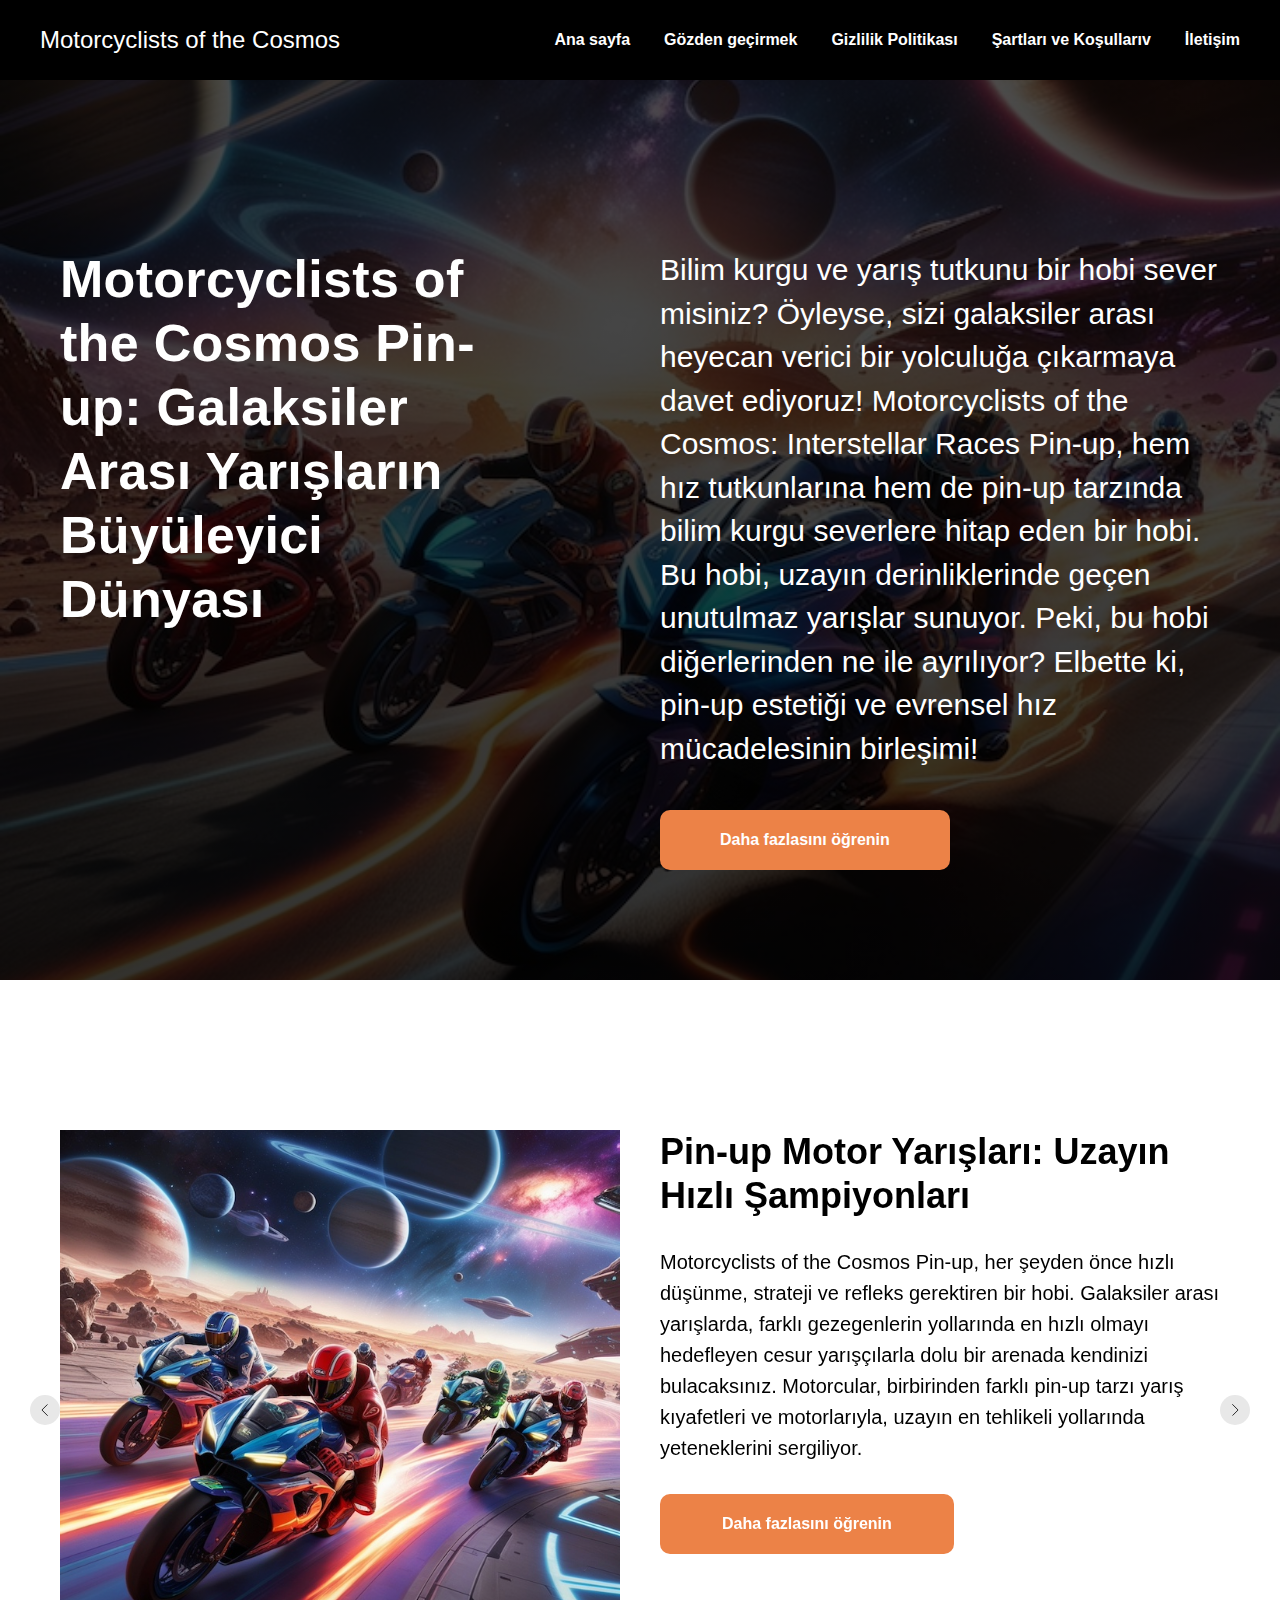
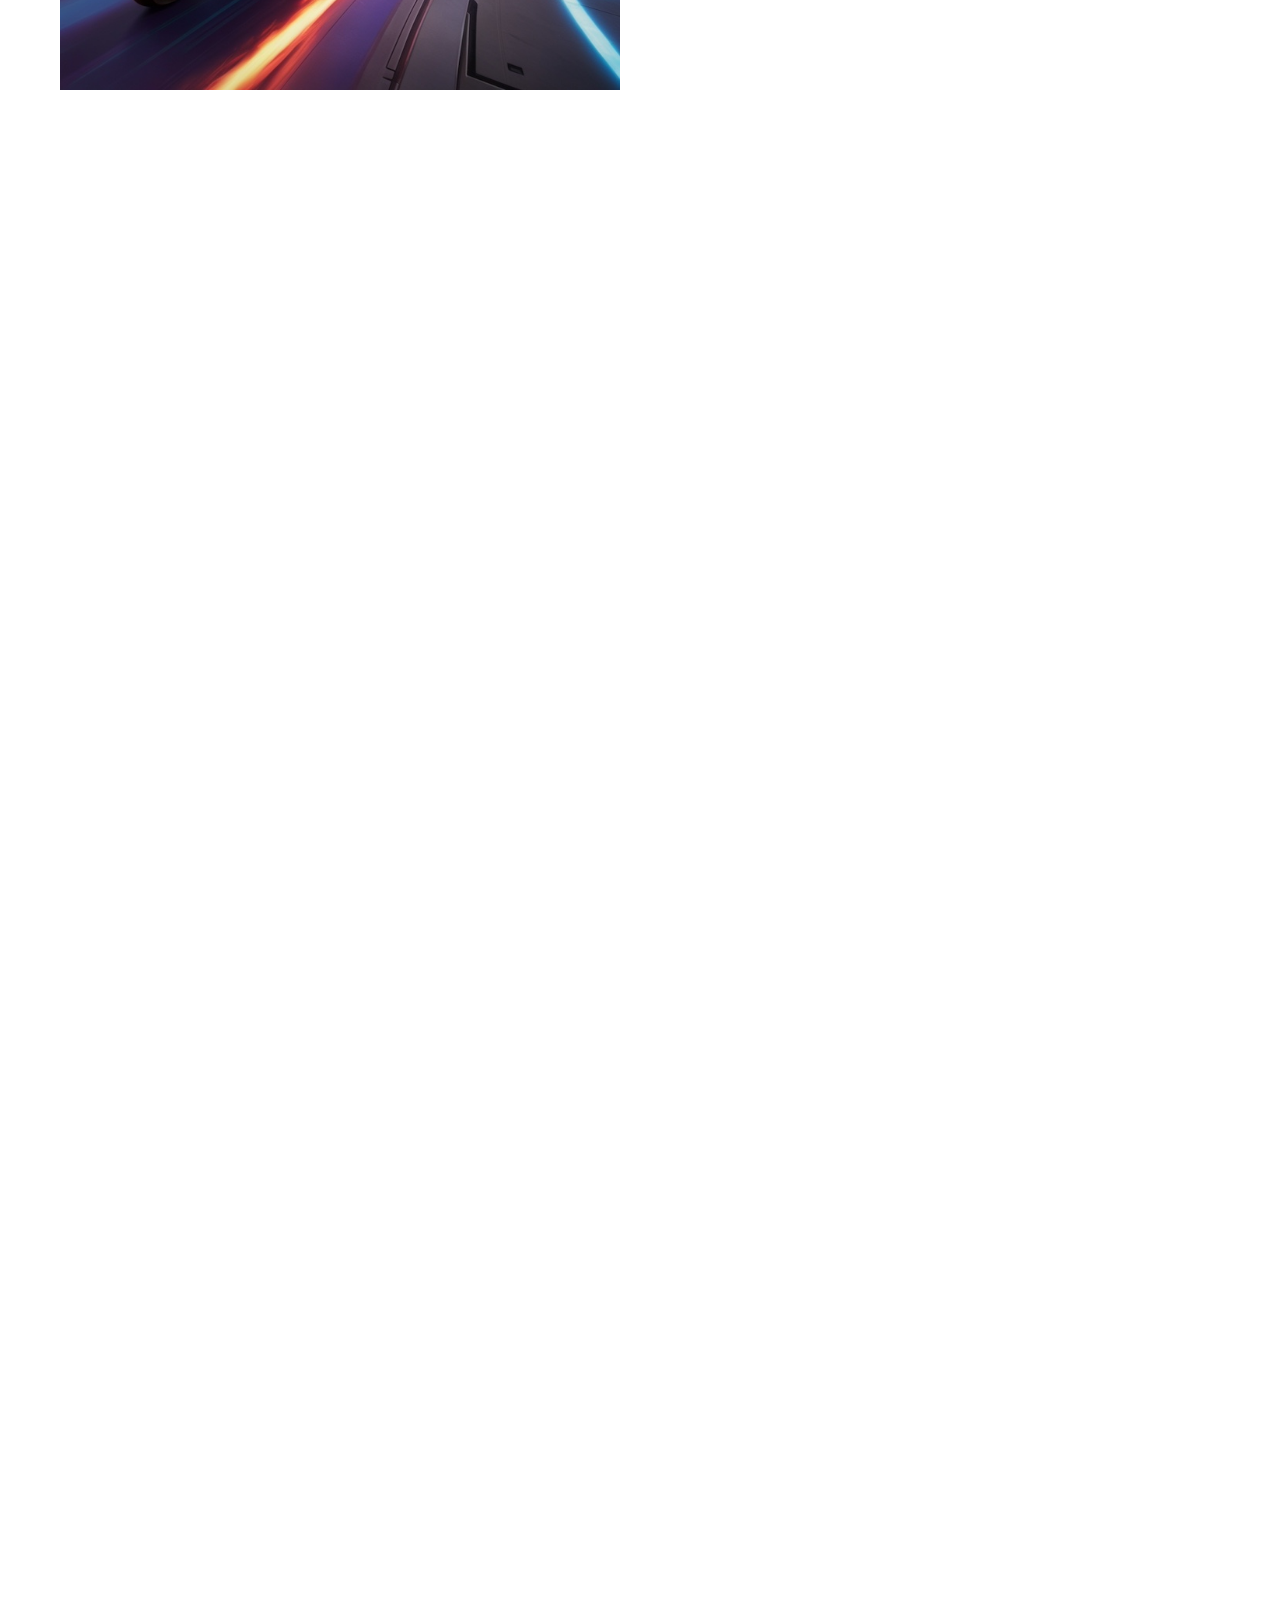
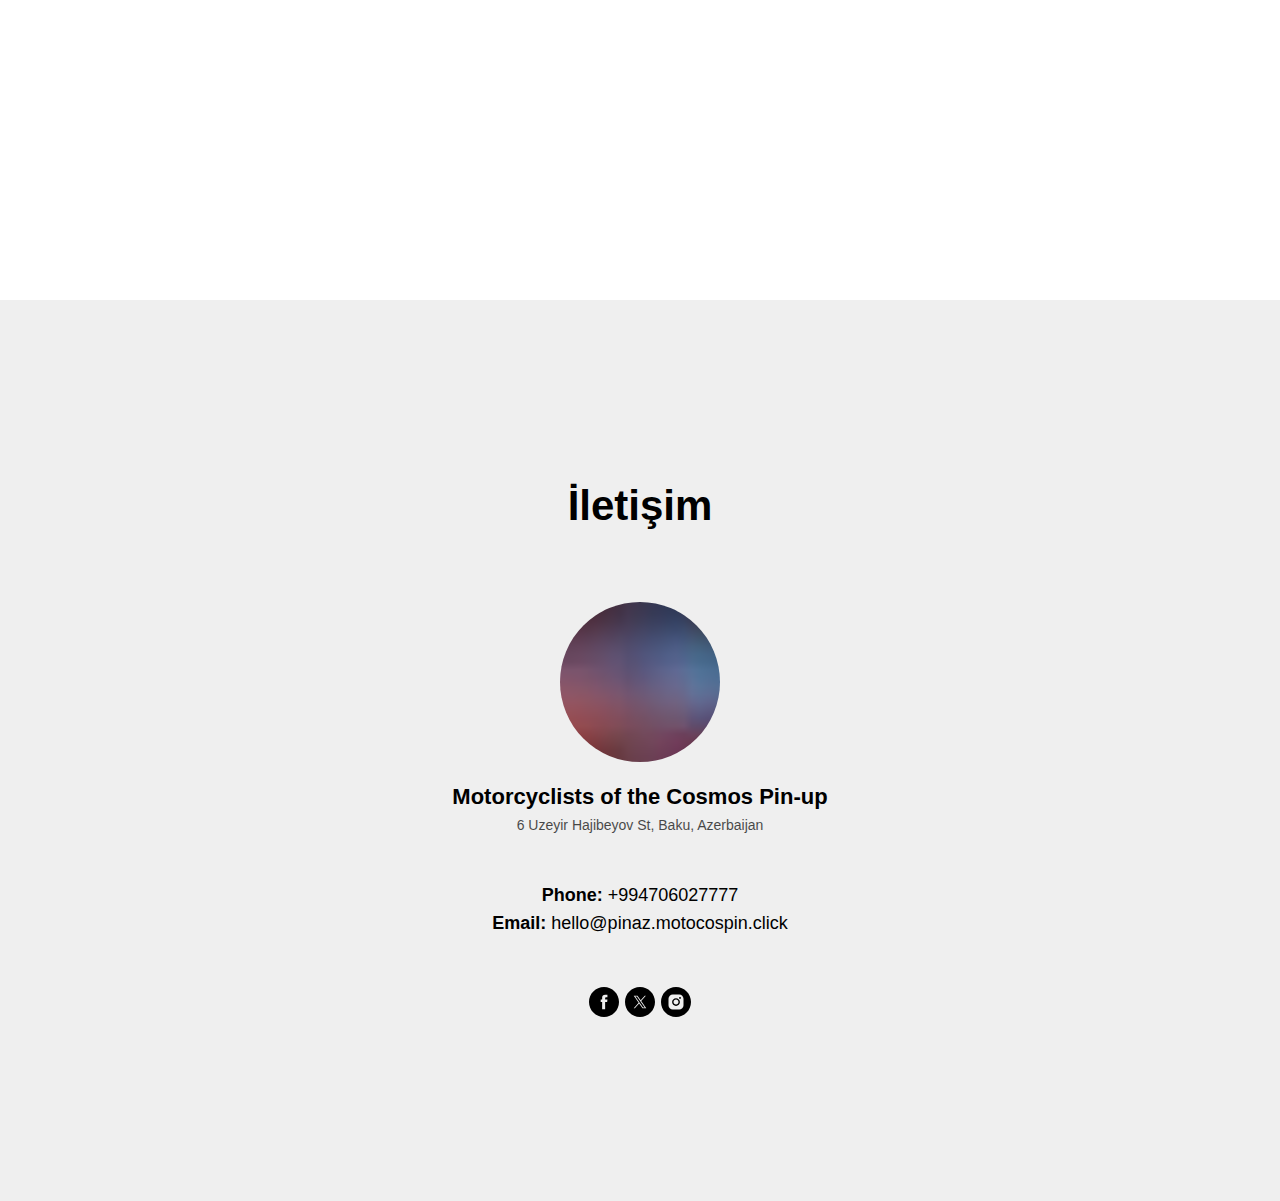
==== commit 6ce9c7ff: "2" ====
--- a/index1.html
+++ b/index1.html
@@ -87,440 +87,415 @@
     })();</script>
 </head>
 <body class="t-body" style="margin:0;"><div id="main"><!--allrecords-->
-<div id="allrecords" data-tilda-export="yes" class="t-records" data-hook="blocks-collection-content-node"
-     data-tilda-project-id="10709663" data-tilda-page-id="55844205"
-     data-tilda-formskey="a55c0c751e1a899d7ce6ec4c10709663" data-tilda-cookie="no" data-tilda-lazy="yes"
-     data-tilda-root-zone="one">
-    <div id="rec806262010" class="r t-rec" style=" " data-animationappear="off" data-record-type="456"><!-- T456 -->
-        <div id="nav806262010marker"></div>
-        <div id="nav806262010" class="t456 t456__positionstatic " style="background-color: rgba(0,0,0,1); "
-             data-bgcolor-hex="#000000" data-bgcolor-rgba="rgba(0,0,0,1)" data-navmarker="nav806262010marker"
-             data-appearoffset="" data-bgopacity-two="" data-menushadow="" data-menushadow-css="" data-bgopacity="1"
-             data-menu-items-align="right" data-menu="yes">
-            <div class="t456__maincontainer " style="">
-                <div class="t456__leftwrapper" style="min-width:90px;width:90px;">
-                    <div class="t456__logowrapper">
-                        <div class="t456__logo t-title" field="title"
-                        ">Motorcyclists of the Cosmos
+    <div id="allrecords" data-tilda-export="yes" class="t-records" data-hook="blocks-collection-content-node"
+         data-tilda-project-id="10709663" data-tilda-page-id="55844205"
+         data-tilda-formskey="a55c0c751e1a899d7ce6ec4c10709663" data-tilda-cookie="no" data-tilda-lazy="yes"
+         data-tilda-root-zone="one">
+        <div id="rec806262010" class="r t-rec" style=" " data-animationappear="off" data-record-type="456"><!-- T456 -->
+            <div id="nav806262010marker"></div>
+            <div id="nav806262010" class="t456 t456__positionstatic " style="background-color: rgba(0,0,0,1); "
+                 data-bgcolor-hex="#000000" data-bgcolor-rgba="rgba(0,0,0,1)" data-navmarker="nav806262010marker"
+                 data-appearoffset="" data-bgopacity-two="" data-menushadow="" data-menushadow-css="" data-bgopacity="1"
+                 data-menu-items-align="right" data-menu="yes">
+                <div class="t456__maincontainer " style="">
+                    <div class="t456__leftwrapper" style="min-width:90px;width:90px;">
+                        <div class="t456__logowrapper">
+                            <div class="t456__logo t-title" field="title"
+                            ">Motorcyclists of the Cosmos
+                        </div>
                     </div>
                 </div>
-            </div>
-            <nav
-                    class="t456__rightwrapper t456__menualign_right"
-                    style="">
-                <ul role="list" class="t456__list t-menu__list">
-                    <li class="t456__list_item"
-                        style="padding:0 15px 0 0;"><a class="t-menu__link-item"
-                                                       href="index.html" data-menu-submenu-hook="" data-menu-item-number="1">Ana
-                        sayfa</a></li>
-                    <li class="t456__list_item"
-                        style="padding:0 15px;"><a class="t-menu__link-item"
-                                                   href="#about" data-menu-submenu-hook="" data-menu-item-number="2">Gözden
-                        geçirmek</a></li>
-                    <li class="t456__list_item"
-                        style="padding:0 15px;"><a class="t-menu__link-item"
-                                                   href="policy.html" data-menu-submenu-hook="" data-menu-item-number="3">Gizlilik
-                        Politikası</a></li>
-                    <li class="t456__list_item"
-                        style="padding:0 15px;"><a class="t-menu__link-item"
-                                                   href="terms.html" data-menu-submenu-hook="" data-menu-item-number="4">Şartları
-                        ve Koşullarıv</a></li>
-                    <li class="t456__list_item"
-                        style="padding:0 0 0 15px;"><a class="t-menu__link-item"
-                                                       href="#contact" data-menu-submenu-hook="" data-menu-item-number="5">İletişim</a>
-                    </li>
-                </ul>
-            </nav>
-        </div>
-    </div>
-    <style>@media screen and (max-width: 980px) {
-      #rec806262010 .t456__leftcontainer {
-        padding: 20px;
-      }
-    }
-
-    @media screen and (max-width: 980px) {
-      #rec806262010 .t456__imglogo {
-        padding: 20px 0;
-      }
-    }</style>
-    <script type="text/javascript">t_onReady(function () {
-        t_onFuncLoad('t_menu__highlightActiveLinks', function () {
-            t_menu__highlightActiveLinks('.t456__list_item a');
-        });
-    });
-    t_onReady(function () {
-        t_onFuncLoad('t_menu__setBGcolor', function () {
-            t_menu__setBGcolor('806262010', '.t456');
-            window.addEventListener('resize', function () {
-                t_menu__setBGcolor('806262010', '.t456');
+                <nav
+                        class="t456__rightwrapper t456__menualign_right"
+                        style="">
+                    <ul role="list" class="t456__list t-menu__list">
+                        <li class="t456__list_item"
+                            style="padding:0 15px 0 0;"><a class="t-menu__link-item"
+                                                           href="index.html" data-menu-submenu-hook="" data-menu-item-number="1">Ana
+                            sayfa</a></li>
+                        <li class="t456__list_item"
+                            style="padding:0 15px;"><a class="t-menu__link-item"
+                                                       href="#about" data-menu-submenu-hook="" data-menu-item-number="2">Gözden
+                            geçirmek</a></li>
+                        <li class="t456__list_item"
+                            style="padding:0 15px;"><a class="t-menu__link-item"
+                                                       href="policy.html" data-menu-submenu-hook="" data-menu-item-number="3">Gizlilik
+                            Politikası</a></li>
+                        <li class="t456__list_item"
+                            style="padding:0 15px;"><a class="t-menu__link-item"
+                                                       href="terms.html" data-menu-submenu-hook="" data-menu-item-number="4">Şartları
+                            ve Koşullarıv</a></li>
+                        <li class="t456__list_item"
+                            style="padding:0 0 0 15px;"><a class="t-menu__link-item"
+                                                           href="#contact" data-menu-submenu-hook="" data-menu-item-number="5">İletişim</a>
+                        </li>
+                    </ul>
+                </nav>
+            </div>
+        </div>
+        <style>@media screen and (max-width: 980px) {
+          #rec806262010 .t456__leftcontainer {
+            padding: 20px;
+          }
+        }
+
+        @media screen and (max-width: 980px) {
+          #rec806262010 .t456__imglogo {
+            padding: 20px 0;
+          }
+        }</style>
+        <script type="text/javascript">t_onReady(function () {
+            t_onFuncLoad('t_menu__highlightActiveLinks', function () {
+                t_menu__highlightActiveLinks('.t456__list_item a');
             });
         });
-        t_onFuncLoad('t_menu__interactFromKeyboard', function () {
-            t_menu__interactFromKeyboard('806262010');
-        });
-    });</script>
-    <style>#rec806262010 .t-menu__link-item {
-    }
-
-    @supports (overflow:-webkit-marquee) and (justify-content:inherit) {
-      #rec806262010 .t-menu__link-item,
-      #rec806262010 .t-menu__link-item.t-active {
-        opacity: 1 !important;
-      }
-    }</style>
-    <style> #rec806262010 .t456__logowrapper a {
-      color: #ffffff;
-    }
-
-    #rec806262010 a.t-menu__link-item {
-      color: #ffffff;
-      font-weight: 600;
-    }</style>
-    <style> #rec806262010 .t456__logo {
-      color: #ffffff;
-    }</style>
-    <!--[if IE 8]>
-    <style>#rec806262010 .t456 {
-        filter: progid:DXImageTransform.Microsoft.gradient(startColorStr='#D9000000', endColorstr='#D9000000');
-    }</style><![endif]--></div>
-<div id="rec806262984" class="r t-rec" style=" " data-record-type="1126"><!-- cover -->
-    <div class="t-cover" id="recorddiv806262984" bgimgfield="img"
-         style="height:100vh;background-image:url('images/tild6539-6262-4565-b737-316662653234__-__resize__20x__1vibrant_futuristic_.jpg');">
-        <div class="t-cover__carrier" id="coverCarry806262984" data-content-cover-id="806262984"
-             data-content-cover-bg="images/tild6539-6262-4565-b737-316662653234__1vibrant_futuristic_.jpg"
-             data-display-changed="true" data-content-cover-height="100vh" data-content-cover-parallax=""
-             style="height:100vh;background-attachment:scroll; " itemscope itemtype="http://schema.org/ImageObject">
-            <meta itemprop="image" content="images/tild6539-6262-4565-b737-316662653234__1vibrant_futuristic_.jpg">
-        </div>
-        <div class="t-cover__filter"
-             style="height:100vh;background-image: -moz-linear-gradient(top, rgba(0,0,0,0.70), rgba(0,0,0,0.80));background-image: -webkit-linear-gradient(top, rgba(0,0,0,0.70), rgba(0,0,0,0.80));background-image: -o-linear-gradient(top, rgba(0,0,0,0.70), rgba(0,0,0,0.80));background-image: -ms-linear-gradient(top, rgba(0,0,0,0.70), rgba(0,0,0,0.80));background-image: linear-gradient(top, rgba(0,0,0,0.70), rgba(0,0,0,0.80));filter: progid:DXImageTransform.Microsoft.gradient(startColorStr='#4c000000', endColorstr='#33000000');"></div>
-        <div class="t1126">
-            <div class="t-container">
-                <div class="t-cover__wrapper t-valign_bottom">
-                    <div class="t1126__content" data-hook-content="covercontent">
-                        <div class="t1126__col t-col t-col_5">
-                            <div
-                                    class="t1126__title t-title t-title_md"
-                                    field="title"
-                            >Motorcyclists of the Cosmos Pin-up: Galaksiler Arası Yarışların Büyüleyici Dünyası
-                            </div>
-                        </div>
-                        <div class="t1126__col t-col t-col_6 t-prefix_1">
-                            <div class="t1126__descr t1126__descr_margin-bottom t-descr t-descr_xxxl"
-                                 field="descr"
-                            >Bilim kurgu ve yarış tutkunu bir oyuncu musunuz? Öyleyse, sizi galaksiler arası heyecan
-                                verici bir yolculuğa çıkarmaya davet ediyoruz! Motorcyclists of the Cosmos: Interstellar
-                                Races Pin-up, hem hız tutkunlarına hem de pin-up tarzında bilim kurgu severlere hitap
-                                eden bir oyun. Bu oyun, uzayın derinliklerinde geçen unutulmaz yarışlar sunuyor. Peki,
-                                bu oyunu diğerlerinden ayıran şey ne? Elbette ki, pin-up estetiği ve evrensel hız
-                                mücadelesinin birleşimi!
-                            </div>
-                            <div class="t1126__buttons"><a href="#"
-                                                           target=""
-                                                           class="t1126__button t-btn t-btn_md"
-                                                           style="color:#ffffff;background-color:#ec8247;border-radius:10px; -moz-border-radius:10px; -webkit-border-radius:10px;"
-                                                           data-buttonfieldset="button"
-                            ><span>Daha fazlasını öğrenin</span></a></div>
-                        </div>
-                    </div>
-                </div>
-            </div>
-        </div>
-    </div>
-</div>
-<div id="rec806262276" class="r t-rec t-rec_pt_150 t-rec_pb_150" style="padding-top:150px;padding-bottom:150px; "
-     data-record-type="801"><!-- T801 -->
-    <div class="t801 t801__witharrows" id="about">
-        <div class="t-slds" style="visibility: hidden;" aria-roledescription="carousel" aria-label="Слайдер">
-            <div class="t-slds__main t-container">
-                <ul role="list" class="t-slds__arrow_container">
-                    <li class="t-slds__arrow_wrapper t-slds__arrow_wrapper-left" data-slide-direction="left">
-                        <button
-                                type="button"
-                                class="t-slds__arrow t-slds__arrow-left t-slds__arrow-withbg"
-                                aria-controls="carousel_806262276"
-                                aria-disabled="false"
-                                aria-label="Предыдущий слайд"
-                                style="width: 30px; height: 30px;background-color: rgba(232,232,232,1);">
-                            <div class="t-slds__arrow_body t-slds__arrow_body-left" style="width: 7px;">
-                                <svg role="presentation" focusable="false" style="display: block" viewBox="0 0 7.3 13"
-                                     xmlns="http://www.w3.org/2000/svg" xmlns:xlink="http://www.w3.org/1999/xlink">
-                                    <polyline
-                                            fill="none"
-                                            stroke="#222222"
-                                            stroke-linejoin="butt"
-                                            stroke-linecap="butt"
-                                            stroke-width="1"
-                                            points="0.5,0.5 6.5,6.5 0.5,12.5"
-                                    />
-                                </svg>
-                            </div>
-                        </button>
-                    </li>
-                    <li class="t-slds__arrow_wrapper t-slds__arrow_wrapper-right" data-slide-direction="right">
-                        <button
-                                type="button"
-                                class="t-slds__arrow t-slds__arrow-right t-slds__arrow-withbg"
-                                aria-controls="carousel_806262276"
-                                aria-disabled="false"
-                                aria-label="Следующий слайд"
-                                style="width: 30px; height: 30px;background-color: rgba(232,232,232,1);">
-                            <div class="t-slds__arrow_body t-slds__arrow_body-right" style="width: 7px;">
-                                <svg role="presentation" focusable="false" style="display: block" viewBox="0 0 7.3 13"
-                                     xmlns="http://www.w3.org/2000/svg" xmlns:xlink="http://www.w3.org/1999/xlink">
-                                    <polyline
-                                            fill="none"
-                                            stroke="#222222"
-                                            stroke-linejoin="butt"
-                                            stroke-linecap="butt"
-                                            stroke-width="1"
-                                            points="0.5,0.5 6.5,6.5 0.5,12.5"
-                                    />
-                                </svg>
-                            </div>
-                        </button>
-                    </li>
-                </ul>
-                <div class="t-slds__container">
-                    <div
-                            class="t-slds__items-wrapper t-slds_animated-none"
-                            id="carousel_806262276" data-slider-transition="300" data-slider-with-cycle="true"
-                            data-slider-correct-height="true" data-auto-correct-mobile-width="false"
-                            aria-roledescription="carousel"
-                            aria-live="off"
-                    >
-                        <div class="t-slds__item t-slds__item_active" data-slide-index="1"
-                             role="group"
-                             aria-roledescription="slide"
-                             aria-hidden="false"
-                             aria-label="1 из 2"
-                        >
-                            <div class="t-container">
-                                <div class="t-col t-col_6 t801__centeredsection" itemscope
-                                     itemtype="http://schema.org/ImageObject"><img class="t-slds__img t-img"
-                                                                                   src="images/tild6662-6231-4639-b563-333133636539__-__empty__2vibrant_futuristic_.jpg"
-                                                                                   data-original="images/tild6662-6231-4639-b563-333133636539__2vibrant_futuristic_.jpg"
-                                                                                   alt="Pin-up Motor Yarışları: Uzayın Hızlı Şampiyonları"
-                                ></div>
-                                <div class="t-col t-col_6 ">
-                                    <div class="t801__title t-title t-title_xxs" field="li_title__0782426411710">Pin-up
-                                        Motor Yarışları: Uzayın Hızlı Şampiyonları
-                                    </div>
-                                    <div class="t-text t-text_md" field="li_text__0782426411710">Motorcyclists of the
-                                        Cosmos Pin-up, her şeyden önce hızlı düşünme, strateji ve refleks gerektiren bir
-                                        oyun. Galaksiler arası yarışlarda, farklı gezegenlerin yollarında en hızlı
-                                        olmayı hedefleyen cesur yarışçılarla dolu bir arenada kendinizi bulacaksınız.
-                                        Motorcular, birbirinden farklı pin-up tarzı yarış kıyafetleri ve motorlarıyla,
-                                        uzayın en tehlikeli yollarında yeteneklerini sergiliyor.
-                                    </div>
-                                    <a href="#" target="" class="t-btn t-btn_md t801__button "
-                                       style="color:#ffffff;background-color:#ec8247;border-radius:10px; -moz-border-radius:10px; -webkit-border-radius:10px;"
-                                       data-buttonfieldset="li_button" data-lid="0782426411710"
-                                    >
-                                        <table role="presentation" style="width:100%; height:100%;">
-                                            <tr>
-                                                <td>Daha fazlasını öğrenin</td>
-                                            </tr>
-                                        </table>
-                                    </a></div>
-                            </div>
-                        </div>
-                        <div class="t-slds__item" data-slide-index="2"
-                             role="group"
-                             aria-roledescription="slide"
-                             aria-hidden="true"
-                             aria-label="2 из 2"
-                        >
-                            <div class="t-container">
-                                <div class="t-col t-col_6 t801__centeredsection" itemscope
-                                     itemtype="http://schema.org/ImageObject"><img class="t-slds__img t-img"
-                                                                                   src="images/tild6363-3962-4463-a537-613433313439__-__empty__3vibrant_futuristic_.jpg"
-                                                                                   data-original="images/tild6363-3962-4463-a537-613433313439__3vibrant_futuristic_.jpg"
-                                                                                   alt="Pin-up Evrenindeki Maceralar"
-                                ></div>
-                                <div class="t-col t-col_6 ">
-                                    <div class="t801__title t-title t-title_xxs" field="li_title__0782426411711">Pin-up
-                                        Evrenindeki Maceralar
-                                    </div>
-                                    <div class="t-text t-text_md" field="li_text__0782426411711">Yarışçılar sadece hızla
-                                        değil, aynı zamanda taktik ve beceriyle de öne çıkmak zorunda. Her gezegenin
-                                        kendine özgü koşulları ve zorlukları vardır. Bir gezegenin yüzeyi buzla
-                                        kaplıyken, bir diğerinde devasa volkanik patlamalarla dolu yollar sizi bekliyor.
-                                        Bu yüzden oyuncular, her yarış öncesi doğru ekipmanı ve motoru seçmek
-                                        zorundadır. Motorcyclists of the Cosmos Pin-up, bu açıdan oyunculara büyük bir
-                                        strateji ve planlama alanı sunar.
-                                    </div>
-                                    <a href="#" target="" class="t-btn t-btn_md t801__button "
-                                       style="color:#ffffff;background-color:#ec8247;border-radius:10px; -moz-border-radius:10px; -webkit-border-radius:10px;"
-                                       data-buttonfieldset="li_button" data-lid="0782426411711"
-                                    >
-                                        <table role="presentation" style="width:100%; height:100%;">
-                                            <tr>
-                                                <td>Daha fazlasını öğrenin</td>
-                                            </tr>
-                                        </table>
-                                    </a></div>
-                            </div>
-                        </div>
-                    </div>
-                </div>
-            </div>
-        </div>
-        <script>t_onReady(function () {
-            t_onFuncLoad('t_sldsInit', function () {
-                t_sldsInit('806262276', {});
+        t_onReady(function () {
+            t_onFuncLoad('t_menu__setBGcolor', function () {
+                t_menu__setBGcolor('806262010', '.t456');
+                window.addEventListener('resize', function () {
+                    t_menu__setBGcolor('806262010', '.t456');
+                });
+            });
+            t_onFuncLoad('t_menu__interactFromKeyboard', function () {
+                t_menu__interactFromKeyboard('806262010');
             });
         });</script>
-        <style>#rec806262276 .t-slds__bullet_active .t-slds__bullet_body {
-          background-color: #222 !important;
-        }
-
-        #rec806262276 .t-slds__bullet:hover .t-slds__bullet_body {
-          background-color: #222 !important;
+        <style>#rec806262010 .t-menu__link-item {
+        }
+
+        @supports (overflow:-webkit-marquee) and (justify-content:inherit) {
+          #rec806262010 .t-menu__link-item,
+          #rec806262010 .t-menu__link-item.t-active {
+            opacity: 1 !important;
+          }
         }</style>
+        <style> #rec806262010 .t456__logowrapper a {
+          color: #ffffff;
+        }
+
+        #rec806262010 a.t-menu__link-item {
+          color: #ffffff;
+          font-weight: 600;
+        }</style>
+        <style> #rec806262010 .t456__logo {
+          color: #ffffff;
+        }</style>
+        <!--[if IE 8]>
+        <style>#rec806262010 .t456 {
+            filter: progid:DXImageTransform.Microsoft.gradient(startColorStr='#D9000000', endColorstr='#D9000000');
+        }</style><![endif]--></div>
+    <div id="rec806262984" class="r t-rec" style=" " data-record-type="1126"><!-- cover -->
+        <div class="t-cover" id="recorddiv806262984" bgimgfield="img"
+             style="height:100vh;background-image:url('images/tild6539-6262-4565-b737-316662653234__-__resize__20x__1vibrant_futuristic_.jpg');">
+            <div class="t-cover__carrier" id="coverCarry806262984" data-content-cover-id="806262984"
+                 data-content-cover-bg="images/tild6539-6262-4565-b737-316662653234__1vibrant_futuristic_.jpg"
+                 data-display-changed="true" data-content-cover-height="100vh" data-content-cover-parallax=""
+                 style="height:100vh;background-attachment:scroll; " itemscope itemtype="http://schema.org/ImageObject">
+                <meta itemprop="image" content="images/tild6539-6262-4565-b737-316662653234__1vibrant_futuristic_.jpg">
+            </div>
+            <div class="t-cover__filter"
+                 style="height:100vh;background-image: -moz-linear-gradient(top, rgba(0,0,0,0.70), rgba(0,0,0,0.80));background-image: -webkit-linear-gradient(top, rgba(0,0,0,0.70), rgba(0,0,0,0.80));background-image: -o-linear-gradient(top, rgba(0,0,0,0.70), rgba(0,0,0,0.80));background-image: -ms-linear-gradient(top, rgba(0,0,0,0.70), rgba(0,0,0,0.80));background-image: linear-gradient(top, rgba(0,0,0,0.70), rgba(0,0,0,0.80));filter: progid:DXImageTransform.Microsoft.gradient(startColorStr='#4c000000', endColorstr='#33000000');"></div>
+            <div class="t1126">
+                <div class="t-container">
+                    <div class="t-cover__wrapper t-valign_bottom">
+                        <div class="t1126__content" data-hook-content="covercontent">
+                            <div class="t1126__col t-col t-col_5">
+                                <div
+                                        class="t1126__title t-title t-title_md"
+                                        field="title"
+                                >Motorcyclists of the Cosmos Pin-up: Galaksiler Arası Yarışların Büyüleyici Dünyası
+                                </div>
+                            </div>
+                            <div class="t1126__col t-col t-col_6 t-prefix_1">
+                                <div class="t1126__descr t1126__descr_margin-bottom t-descr t-descr_xxxl"
+                                     field="descr"
+                                >Bilim kurgu ve yarış tutkunu bir hobi sever misiniz? Öyleyse, sizi galaksiler arası heyecan verici bir yolculuğa çıkarmaya davet ediyoruz! Motorcyclists of the Cosmos: Interstellar Races Pin-up, hem hız tutkunlarına hem de pin-up tarzında bilim kurgu severlere hitap eden bir hobi. Bu hobi, uzayın derinliklerinde geçen unutulmaz yarışlar sunuyor. Peki, bu hobi diğerlerinden ne ile ayrılıyor? Elbette ki, pin-up estetiği ve evrensel hız mücadelesinin birleşimi!
+                                </div>
+                                <div class="t1126__buttons"><a href="#"
+                                                               target=""
+                                                               class="t1126__button t-btn t-btn_md"
+                                                               style="color:#ffffff;background-color:#ec8247;border-radius:10px; -moz-border-radius:10px; -webkit-border-radius:10px;"
+                                                               data-buttonfieldset="button"
+                                ><span>Daha fazlasını öğrenin</span></a></div>
+                            </div>
+                        </div>
+                    </div>
+                </div>
+            </div>
+        </div>
     </div>
-    <script>var wrapperBlock = document.querySelector('#rec806262276 .t801');
-    if (wrapperBlock) {
-        wrapperBlock.addEventListener('displayChanged', function () {
-            t_onFuncLoad('t_slds_updateSlider', function () {
-                t_slds_updateSlider('806262276');
+    <div id="rec806262276" class="r t-rec t-rec_pt_150 t-rec_pb_150" style="padding-top:150px;padding-bottom:150px; "
+         data-record-type="801"><!-- T801 -->
+        <div class="t801 t801__witharrows" id="about">
+            <div class="t-slds" style="visibility: hidden;" aria-roledescription="carousel" aria-label="Слайдер">
+                <div class="t-slds__main t-container">
+                    <ul role="list" class="t-slds__arrow_container">
+                        <li class="t-slds__arrow_wrapper t-slds__arrow_wrapper-left" data-slide-direction="left">
+                            <button
+                                    type="button"
+                                    class="t-slds__arrow t-slds__arrow-left t-slds__arrow-withbg"
+                                    aria-controls="carousel_806262276"
+                                    aria-disabled="false"
+                                    aria-label="Предыдущий слайд"
+                                    style="width: 30px; height: 30px;background-color: rgba(232,232,232,1);">
+                                <div class="t-slds__arrow_body t-slds__arrow_body-left" style="width: 7px;">
+                                    <svg role="presentation" focusable="false" style="display: block" viewBox="0 0 7.3 13"
+                                         xmlns="http://www.w3.org/2000/svg" xmlns:xlink="http://www.w3.org/1999/xlink">
+                                        <polyline
+                                                fill="none"
+                                                stroke="#222222"
+                                                stroke-linejoin="butt"
+                                                stroke-linecap="butt"
+                                                stroke-width="1"
+                                                points="0.5,0.5 6.5,6.5 0.5,12.5"
+                                        />
+                                    </svg>
+                                </div>
+                            </button>
+                        </li>
+                        <li class="t-slds__arrow_wrapper t-slds__arrow_wrapper-right" data-slide-direction="right">
+                            <button
+                                    type="button"
+                                    class="t-slds__arrow t-slds__arrow-right t-slds__arrow-withbg"
+                                    aria-controls="carousel_806262276"
+                                    aria-disabled="false"
+                                    aria-label="Следующий слайд"
+                                    style="width: 30px; height: 30px;background-color: rgba(232,232,232,1);">
+                                <div class="t-slds__arrow_body t-slds__arrow_body-right" style="width: 7px;">
+                                    <svg role="presentation" focusable="false" style="display: block" viewBox="0 0 7.3 13"
+                                         xmlns="http://www.w3.org/2000/svg" xmlns:xlink="http://www.w3.org/1999/xlink">
+                                        <polyline
+                                                fill="none"
+                                                stroke="#222222"
+                                                stroke-linejoin="butt"
+                                                stroke-linecap="butt"
+                                                stroke-width="1"
+                                                points="0.5,0.5 6.5,6.5 0.5,12.5"
+                                        />
+                                    </svg>
+                                </div>
+                            </button>
+                        </li>
+                    </ul>
+                    <div class="t-slds__container">
+                        <div
+                                class="t-slds__items-wrapper t-slds_animated-none"
+                                id="carousel_806262276" data-slider-transition="300" data-slider-with-cycle="true"
+                                data-slider-correct-height="true" data-auto-correct-mobile-width="false"
+                                aria-roledescription="carousel"
+                                aria-live="off"
+                        >
+                            <div class="t-slds__item t-slds__item_active" data-slide-index="1"
+                                 role="group"
+                                 aria-roledescription="slide"
+                                 aria-hidden="false"
+                                 aria-label="1 из 2"
+                            >
+                                <div class="t-container">
+                                    <div class="t-col t-col_6 t801__centeredsection" itemscope
+                                         itemtype="http://schema.org/ImageObject"><img class="t-slds__img t-img"
+                                                                                       src="images/tild6662-6231-4639-b563-333133636539__-__empty__2vibrant_futuristic_.jpg"
+                                                                                       data-original="images/tild6662-6231-4639-b563-333133636539__2vibrant_futuristic_.jpg"
+                                                                                       alt="Pin-up Motor Yarışları: Uzayın Hızlı Şampiyonları"
+                                    ></div>
+                                    <div class="t-col t-col_6 ">
+                                        <div class="t801__title t-title t-title_xxs" field="li_title__0782426411710">Pin-up
+                                            Motor Yarışları: Uzayın Hızlı Şampiyonları
+                                        </div>
+                                        <div class="t-text t-text_md" field="li_text__0782426411710">Motorcyclists of the Cosmos Pin-up, her şeyden önce hızlı düşünme, strateji ve refleks gerektiren bir hobi. Galaksiler arası yarışlarda, farklı gezegenlerin yollarında en hızlı olmayı hedefleyen cesur yarışçılarla dolu bir arenada kendinizi bulacaksınız. Motorcular, birbirinden farklı pin-up tarzı yarış kıyafetleri ve motorlarıyla, uzayın en tehlikeli yollarında yeteneklerini sergiliyor.
+                                        </div>
+                                        <a href="#" target="" class="t-btn t-btn_md t801__button "
+                                           style="color:#ffffff;background-color:#ec8247;border-radius:10px; -moz-border-radius:10px; -webkit-border-radius:10px;"
+                                           data-buttonfieldset="li_button" data-lid="0782426411710"
+                                        >
+                                            <table role="presentation" style="width:100%; height:100%;">
+                                                <tr>
+                                                    <td>Daha fazlasını öğrenin</td>
+                                                </tr>
+                                            </table>
+                                        </a></div>
+                                </div>
+                            </div>
+                            <div class="t-slds__item" data-slide-index="2"
+                                 role="group"
+                                 aria-roledescription="slide"
+                                 aria-hidden="true"
+                                 aria-label="2 из 2"
+                            >
+                                <div class="t-container">
+                                    <div class="t-col t-col_6 t801__centeredsection" itemscope
+                                         itemtype="http://schema.org/ImageObject"><img class="t-slds__img t-img"
+                                                                                       src="images/tild6363-3962-4463-a537-613433313439__-__empty__3vibrant_futuristic_.jpg"
+                                                                                       data-original="images/tild6363-3962-4463-a537-613433313439__3vibrant_futuristic_.jpg"
+                                                                                       alt="Pin-up Evrenindeki Maceralar"
+                                    ></div>
+                                    <div class="t-col t-col_6 ">
+                                        <div class="t801__title t-title t-title_xxs" field="li_title__0782426411711">Pin-up
+                                            Evrenindeki Maceralar
+                                        </div>
+                                        <div class="t-text t-text_md" field="li_text__0782426411711">Yarışçılar sadece hızla değil, aynı zamanda taktik ve beceriyle de öne çıkmak zorunda. Her gezegenin kendine özgü koşulları ve zorlukları vardır. Bir gezegenin yüzeyi buzla kaplıyken, bir diğerinde devasa volkanik patlamalarla dolu yollar sizi bekliyor. Bu yüzden katılımcılar, her yarış öncesi doğru ekipmanı ve motoru seçmek zorundadır. Motorcyclists of the Cosmos Pin-up, bu açıdan katılımcılara büyük bir strateji ve planlama alanı sunar.
+                                        </div>
+                                        <a href="#" target="" class="t-btn t-btn_md t801__button "
+                                           style="color:#ffffff;background-color:#ec8247;border-radius:10px; -moz-border-radius:10px; -webkit-border-radius:10px;"
+                                           data-buttonfieldset="li_button" data-lid="0782426411711"
+                                        >
+                                            <table role="presentation" style="width:100%; height:100%;">
+                                                <tr>
+                                                    <td>Daha fazlasını öğrenin</td>
+                                                </tr>
+                                            </table>
+                                        </a></div>
+                                </div>
+                            </div>
+                        </div>
+                    </div>
+                </div>
+            </div>
+            <script>t_onReady(function () {
+                t_onFuncLoad('t_sldsInit', function () {
+                    t_sldsInit('806262276', {});
+                });
+            });</script>
+            <style>#rec806262276 .t-slds__bullet_active .t-slds__bullet_body {
+              background-color: #222 !important;
+            }
+
+            #rec806262276 .t-slds__bullet:hover .t-slds__bullet_body {
+              background-color: #222 !important;
+            }</style>
+        </div>
+        <script>var wrapperBlock = document.querySelector('#rec806262276 .t801');
+        if (wrapperBlock) {
+            wrapperBlock.addEventListener('displayChanged', function () {
+                t_onFuncLoad('t_slds_updateSlider', function () {
+                    t_slds_updateSlider('806262276');
+                });
+                t_onFuncLoad('t_slds_positionArrows', function () {
+                    t_slds_positionArrows('806262276');
+                });
             });
-            t_onFuncLoad('t_slds_positionArrows', function () {
-                t_slds_positionArrows('806262276');
-            });
-        });
-    }</script>
-</div>
-<div id="rec806264475" class="r t-rec t-rec_pt_135 t-rec_pb_135" style="padding-top:135px;padding-bottom:135px; "
-     data-record-type="180"><!-- T165 -->
-    <div class="t165">
-        <div class="t-container">
-            <div class="t165__col-top t-col t-col_6 t165__vmiddle t165__left">
-                <div class="t165__textwrapper">
-                    <div class="t165__title t-heading t-heading_md" field="title">Oynanış ve Galaksiler Arası
-                        Taktikler
-                    </div>
-                    <div class="t165__text t-text t-text_sm" field="text">Oyunda başarıya ulaşmak için sadece hızlı
-                        olmak yetmiyor. Yarışçılar, her gezegenin benzersiz koşullarına adapte olmalı ve doğru
-                        stratejiyi belirlemeli. Kimi gezegenlerde yer çekimi daha düşükken, kimi gezegenlerde devasa
-                        yaratıklar ve engeller yarışçıları zorlayabilir. Bu nedenle her yarış, farklı bir taktik
-                        gerektiriyor.
-                    </div>
-                    <div class="t165__btn-container">
-                        <div class="t165__btn-wrapper"><a href="#" target="" class="t-btn t-btn_md "
-                                                          style="color:#ffffff;background-color:#ec8247;border-radius:10px; -moz-border-radius:10px; -webkit-border-radius:10px;"
-                                                          data-buttonfieldset="button"
-                        >
-                            <table role="presentation" style="width:100%; height:100%;">
-                                <tr>
-                                    <td data-field="buttontitle">Daha fazlasını öğrenin</td>
-                                </tr>
-                            </table>
-                        </a></div>
+        }</script>
+    </div>
+    <div id="rec806264475" class="r t-rec t-rec_pt_135 t-rec_pb_135" style="padding-top:135px;padding-bottom:135px; "
+         data-record-type="180"><!-- T165 -->
+        <div class="t165">
+            <div class="t-container">
+                <div class="t165__col-top t-col t-col_6 t165__vmiddle t165__left">
+                    <div class="t165__textwrapper">
+                        <div class="t165__title t-heading t-heading_md" field="title">Oynanış ve Galaksiler Arası
+                            Taktikler
+                        </div>
+                        <div class="t165__text t-text t-text_sm" field="text">Hobi alanında başarıya ulaşmak için sadece hızlı olmak yetmiyor. Yarışçılar, her gezegenin benzersiz koşullarına adapte olmalı ve doğru stratejiyi belirlemeli. Kimi gezegenlerde yer çekimi daha düşükken, kimi gezegenlerde devasa yaratıklar ve engeller katılımcıları zorlayabilir. Bu nedenle her yarış, farklı bir taktik gerektiriyor.                    </div>
+                        <div class="t165__btn-container">
+                            <div class="t165__btn-wrapper"><a href="#" target="" class="t-btn t-btn_md "
+                                                              style="color:#ffffff;background-color:#ec8247;border-radius:10px; -moz-border-radius:10px; -webkit-border-radius:10px;"
+                                                              data-buttonfieldset="button"
+                            >
+                                <table role="presentation" style="width:100%; height:100%;">
+                                    <tr>
+                                        <td data-field="buttontitle">Daha fazlasını öğrenin</td>
+                                    </tr>
+                                </table>
+                            </a></div>
+                        </div>
                     </div>
                 </div>
-            </div>
-            <div class="t-col t-col_6 t165__vmiddle t165__left"><img class="t165__img t-img"
-                                                                     src="images/tild6161-3331-4434-a239-623732623431__-__empty__5.jpeg"
-                                                                     data-original="images/tild6161-3331-4434-a239-623732623431__5.jpeg"
-                                                                     imgfiled="img"
-                                                                     alt=""></div>
+                <div class="t-col t-col_6 t165__vmiddle t165__left"><img class="t165__img t-img"
+                                                                         src="images/tild6161-3331-4434-a239-623732623431__-__empty__5.jpeg"
+                                                                         data-original="images/tild6161-3331-4434-a239-623732623431__5.jpeg"
+                                                                         imgfiled="img"
+                                                                         alt=""></div>
+            </div>
         </div>
     </div>
-</div>
-<div id="rec806262311" class="r t-rec t-rec_pt_135 t-rec_pb_135" style="padding-top:135px;padding-bottom:135px; "
-     data-record-type="195"><!-- T177 -->
-    <div class="t177">
-        <div class="t-container">
-            <div class="t-col t-col_6 ">
-                <div class="t177__title t-title t-title_md" field="title">Motorcyclists of the Cosmos Pin-up'da Karakter
-                    ve Motor Tasarımları
+    <div id="rec806262311" class="r t-rec t-rec_pt_135 t-rec_pb_135" style="padding-top:135px;padding-bottom:135px; "
+         data-record-type="195"><!-- T177 -->
+        <div class="t177">
+            <div class="t-container">
+                <div class="t-col t-col_6 ">
+                    <div class="t177__title t-title t-title_md" field="title">Motorcyclists of the Cosmos Pin-up'da Karakter
+                        ve Motor Tasarımları
+                    </div>
+                    <div class="t177__text t-text t-text_sm" field="text">Hobi, her biri kendine özgü yeteneklere sahip çok çeşitli motorlar ve karakterler sunar. Pin-up tarzında tasarlanmış yarışçılar, kişiliklerine uygun motorlarla yarışıyor. Kimisi klasik pin-up modasını benimsemişken, kimisi daha modern, fütüristik bir tarza sahip. Motorların her biri, galaksiler arası yarışlarda rakiplerinizi alt etmeniz için farklı güçlendirmelere ve özelliklere sahip.<br/><br/></div>
                 </div>
-                <div class="t177__text t-text t-text_sm" field="text">Oyun, her biri kendine özgü yeteneklere sahip çok
-                    çeşitli motorlar ve karakterler sunar. Pin-up tarzında tasarlanmış yarışçılar, kişiliklerine uygun
-                    motorlarla yarışıyor. Kimisi klasik pin-up modasını benimsemişken, kimisi daha modern, fütüristik
-                    bir tarza sahip. Motorların her biri, galaksiler arası yarışlarda rakiplerinizi alt etmeniz için
-                    farklı güçlendirmelere ve özelliklere sahip.<br/><br/></div>
-            </div>
-            <div class="t-col t-col_6 t-align_center"><img class="t177__img t-img"
-                                                           src="images/tild3730-3865-4734-b838-343762663762__-__empty__6.jpeg"
-                                                           data-original="images/tild3730-3865-4734-b838-343762663762__6.jpeg"
-                                                           imgfield="img"
-                                                           alt=""></div>
+                <div class="t-col t-col_6 t-align_center"><img class="t177__img t-img"
+                                                               src="images/tild3730-3865-4734-b838-343762663762__-__empty__6.jpeg"
+                                                               data-original="images/tild3730-3865-4734-b838-343762663762__6.jpeg"
+                                                               imgfield="img"
+                                                               alt=""></div>
+            </div>
         </div>
     </div>
-</div>
-<div id="rec806264981" class="r t-rec t-rec_pt_180 t-rec_pb_180"
-     style="padding-top:180px;padding-bottom:180px;background-color:#efefef; " data-record-type="578"
-     data-bg-color="#efefef"><!-- t578-->
-    <div class="t578" id="contact">
-        <div class="t-container">
-            <div class="t-col t-col_8 t-prefix_2 t-align_center">
-                <div class="t578__title t-title t-title_xs" field="title"><p style="color: rgb(0, 0, 0);"><a
-                        href="#" style="color: rgb(0, 0, 0);">İletişim</a>
-                </p></div>
-                <div class="t578__itemwrapper t-margin_auto">
-                    <div class="t578__imgwrapper t-margin_auto">
-                        <div class="t578__bgimg t-margin_auto t-bgimg"
-                             data-original="images/tild6139-3862-4864-b037-616534613630__7.jpeg"
-                             bgimgfield="img"
-                             style="background-image: url('images/tild6139-3862-4864-b037-616534613630__-__resizeb__20x__7.jpeg');"
-                             itemscope itemtype="http://schema.org/ImageObject">
-                            <meta itemprop="image" content="images/tild6139-3862-4864-b037-616534613630__7.jpeg">
-                        </div>
-                    </div>
-                    <div class="t578__persname t-name t-name_lg" field="text2">Motorcyclists of the Cosmos Pin-up</div>
-                    <div class="t578__persdescr t-descr t-descr_xxs" field="descr">6 Uzeyir Hajibeyov St, Baku,
-                        Azerbaijan
+    <div id="rec806264981" class="r t-rec t-rec_pt_180 t-rec_pb_180"
+         style="padding-top:180px;padding-bottom:180px;background-color:#efefef; " data-record-type="578"
+         data-bg-color="#efefef"><!-- t578-->
+        <div class="t578" id="contact">
+            <div class="t-container">
+                <div class="t-col t-col_8 t-prefix_2 t-align_center">
+                    <div class="t578__title t-title t-title_xs" field="title"><p style="color: rgb(0, 0, 0);"><a
+                            href="#" style="color: rgb(0, 0, 0);">İletişim</a>
+                    </p></div>
+                    <div class="t578__itemwrapper t-margin_auto">
+                        <div class="t578__imgwrapper t-margin_auto">
+                            <div class="t578__bgimg t-margin_auto t-bgimg"
+                                 data-original="images/tild6139-3862-4864-b037-616534613630__7.jpeg"
+                                 bgimgfield="img"
+                                 style="background-image: url('images/tild6139-3862-4864-b037-616534613630__-__resizeb__20x__7.jpeg');"
+                                 itemscope itemtype="http://schema.org/ImageObject">
+                                <meta itemprop="image" content="images/tild6139-3862-4864-b037-616534613630__7.jpeg">
+                            </div>
+                        </div>
+                        <div class="t578__persname t-name t-name_lg" field="text2">Motorcyclists of the Cosmos Pin-up</div>
+                        <div class="t578__persdescr t-descr t-descr_xxs" field="descr">6 Uzeyir Hajibeyov St, Baku,
+                            Azerbaijan
+                        </div>
+                    </div>
+                    <div class="t578__text t-text t-text_sm t578__text-bottom-margin" field="text"><strong>Phone:</strong>
+                        +994706027777<br/><strong>Email:</strong> hello@pinaz.motocospin.click
+                    </div>
+                    <div class="t-sociallinks">
+                        <ul role="list" class="t-sociallinks__wrapper" aria-label="Social media links"><!-- new soclinks -->
+                            <li class="t-sociallinks__item t-sociallinks__item_facebook"><a href="#"
+                                                                                            target="_blank" rel="nofollow"
+                                                                                            aria-label="facebook"
+                                                                                            style="width: 30px; height: 30px;">
+                                <svg class="t-sociallinks__svg" role="presentation" width=30px height=30px
+                                     viewBox="0 0 100 100" fill="none" xmlns="http://www.w3.org/2000/svg">
+                                    <path fill-rule="evenodd" clip-rule="evenodd"
+                                          d="M50 100c27.6142 0 50-22.3858 50-50S77.6142 0 50 0 0 22.3858 0 50s22.3858 50 50 50Zm3.431-73.9854c-2.5161.0701-5.171.6758-7.0464 2.4577-1.5488 1.4326-2.329 3.5177-2.5044 5.602-.0534 1.4908-.0458 2.9855-.0382 4.4796.0058 1.1205.0115 2.2407-.0085 3.3587-.6888.005-1.3797.0036-2.0709.0021-.9218-.0019-1.8441-.0038-2.7626.0096 0 .8921.0013 1.7855.0026 2.6797.0026 1.791.0052 3.5853-.0026 5.3799.9185.0134 1.8409.0115 2.7627.0096.6912-.0015 1.382-.0029 2.0708.0021.0155 3.5565.0127 7.1128.0098 10.669-.0036 4.4452-.0072 8.8903.0252 13.3354 1.8903-.0134 3.7765-.0115 5.6633-.0095 1.4152.0014 2.8306.0028 4.2484-.0022.0117-4.0009.0088-7.9986.0058-11.9963-.0029-3.9979-.0058-7.9957.0059-11.9964.9533-.005 1.9067-.0036 2.86-.0021 1.2713.0019 2.5425.0038 3.8137-.0096.396-2.679.7335-5.3814.9198-8.0947-1.2576-.0058-2.5155-.0058-3.7734-.0058-1.2578 0-2.5157 0-3.7734-.0059 0-.4689-.0007-.9378-.0014-1.4066-.0022-1.4063-.0044-2.8123.0131-4.2188.198-1.0834 1.3158-1.9104 2.3992-1.8403h5.1476c.0117-2.8069.0117-5.602 0-8.4089-.6636 0-1.3273-.0007-1.9911-.0014-1.9915-.0022-3.9832-.0044-5.975.0131Z"
+                                          fill="#000000"/>
+                                </svg>
+                            </a></li>&nbsp;<li class="t-sociallinks__item t-sociallinks__item_twitter"><a
+                                    href="#" target="_blank" rel="nofollow" aria-label="twitter"
+                                    style="width: 30px; height: 30px;">
+                                <svg class="t-sociallinks__svg" role="presentation" xmlns="http://www.w3.org/2000/svg"
+                                     width=30px height=30px viewBox="0 0 48 48">
+                                    <g clip-path="url(#clip0_3697_102)">
+                                        <path fill-rule="evenodd" clip-rule="evenodd"
+                                              d="M24 48C37.2548 48 48 37.2548 48 24C48 10.7452 37.2548 0 24 0C10.7452 0 0 10.7452 0 24C0 37.2548 10.7452 48 24 48ZM33.3482 14L25.9027 22.4686H25.9023L34 34H28.0445L22.5915 26.2348L15.7644 34H14L21.8082 25.1193L14 14H19.9555L25.119 21.3532L31.5838 14H33.3482ZM22.695 24.1101L23.4861 25.2173V25.2177L28.8746 32.7594H31.5847L24.9813 23.5172L24.1902 22.4099L19.1103 15.2997H16.4002L22.695 24.1101Z"
+                                              fill="#000000"/>
+                                    </g>
+                                    <defs>
+                                        <clipPath id="clip0_3697_102">
+                                            <rect width="48" height="48" fill="white"/>
+                                        </clipPath>
+                                    </defs>
+                                </svg>
+                            </a></li>&nbsp;<li class="t-sociallinks__item t-sociallinks__item_instagram"><a
+                                    href="#" target="_blank" rel="nofollow" aria-label="instagram"
+                                    style="width: 30px; height: 30px;">
+                                <svg class="t-sociallinks__svg" role="presentation" width=30px height=30px
+                                     viewBox="0 0 100 100" fill="none" xmlns="http://www.w3.org/2000/svg">
+                                    <path fill-rule="evenodd" clip-rule="evenodd"
+                                          d="M50 100C77.6142 100 100 77.6142 100 50C100 22.3858 77.6142 0 50 0C22.3858 0 0 22.3858 0 50C0 77.6142 22.3858 100 50 100ZM25 39.3918C25 31.4558 31.4566 25 39.3918 25H60.6082C68.5442 25 75 31.4566 75 39.3918V60.8028C75 68.738 68.5442 75.1946 60.6082 75.1946H39.3918C31.4558 75.1946 25 68.738 25 60.8028V39.3918ZM36.9883 50.0054C36.9883 42.8847 42.8438 37.0922 50.0397 37.0922C57.2356 37.0922 63.0911 42.8847 63.0911 50.0054C63.0911 57.1252 57.2356 62.9177 50.0397 62.9177C42.843 62.9177 36.9883 57.1252 36.9883 50.0054ZM41.7422 50.0054C41.7422 54.5033 45.4641 58.1638 50.0397 58.1638C54.6153 58.1638 58.3372 54.5041 58.3372 50.0054C58.3372 45.5066 54.6145 41.8469 50.0397 41.8469C45.4641 41.8469 41.7422 45.5066 41.7422 50.0054ZM63.3248 39.6355C65.0208 39.6355 66.3956 38.2606 66.3956 36.5646C66.3956 34.8687 65.0208 33.4938 63.3248 33.4938C61.6288 33.4938 60.2539 34.8687 60.2539 36.5646C60.2539 38.2606 61.6288 39.6355 63.3248 39.6355Z"
+                                          fill="#000000"/>
+                                </svg>
+                            </a></li><!-- /new soclinks --></ul>
                     </div>
                 </div>
-                <div class="t578__text t-text t-text_sm t578__text-bottom-margin" field="text"><strong>Phone:</strong>
-                    +994706027777<br/><strong>Email:</strong> hello@pinaz.motocospin.click
-                </div>
-                <div class="t-sociallinks">
-                    <ul role="list" class="t-sociallinks__wrapper" aria-label="Social media links"><!-- new soclinks -->
-                        <li class="t-sociallinks__item t-sociallinks__item_facebook"><a href="#"
-                                                                                        target="_blank" rel="nofollow"
-                                                                                        aria-label="facebook"
-                                                                                        style="width: 30px; height: 30px;">
-                            <svg class="t-sociallinks__svg" role="presentation" width=30px height=30px
-                                 viewBox="0 0 100 100" fill="none" xmlns="http://www.w3.org/2000/svg">
-                                <path fill-rule="evenodd" clip-rule="evenodd"
-                                      d="M50 100c27.6142 0 50-22.3858 50-50S77.6142 0 50 0 0 22.3858 0 50s22.3858 50 50 50Zm3.431-73.9854c-2.5161.0701-5.171.6758-7.0464 2.4577-1.5488 1.4326-2.329 3.5177-2.5044 5.602-.0534 1.4908-.0458 2.9855-.0382 4.4796.0058 1.1205.0115 2.2407-.0085 3.3587-.6888.005-1.3797.0036-2.0709.0021-.9218-.0019-1.8441-.0038-2.7626.0096 0 .8921.0013 1.7855.0026 2.6797.0026 1.791.0052 3.5853-.0026 5.3799.9185.0134 1.8409.0115 2.7627.0096.6912-.0015 1.382-.0029 2.0708.0021.0155 3.5565.0127 7.1128.0098 10.669-.0036 4.4452-.0072 8.8903.0252 13.3354 1.8903-.0134 3.7765-.0115 5.6633-.0095 1.4152.0014 2.8306.0028 4.2484-.0022.0117-4.0009.0088-7.9986.0058-11.9963-.0029-3.9979-.0058-7.9957.0059-11.9964.9533-.005 1.9067-.0036 2.86-.0021 1.2713.0019 2.5425.0038 3.8137-.0096.396-2.679.7335-5.3814.9198-8.0947-1.2576-.0058-2.5155-.0058-3.7734-.0058-1.2578 0-2.5157 0-3.7734-.0059 0-.4689-.0007-.9378-.0014-1.4066-.0022-1.4063-.0044-2.8123.0131-4.2188.198-1.0834 1.3158-1.9104 2.3992-1.8403h5.1476c.0117-2.8069.0117-5.602 0-8.4089-.6636 0-1.3273-.0007-1.9911-.0014-1.9915-.0022-3.9832-.0044-5.975.0131Z"
-                                      fill="#000000"/>
-                            </svg>
-                        </a></li>&nbsp;<li class="t-sociallinks__item t-sociallinks__item_twitter"><a
-                                href="#" target="_blank" rel="nofollow" aria-label="twitter"
-                                style="width: 30px; height: 30px;">
-                            <svg class="t-sociallinks__svg" role="presentation" xmlns="http://www.w3.org/2000/svg"
-                                 width=30px height=30px viewBox="0 0 48 48">
-                                <g clip-path="url(#clip0_3697_102)">
-                                    <path fill-rule="evenodd" clip-rule="evenodd"
-                                          d="M24 48C37.2548 48 48 37.2548 48 24C48 10.7452 37.2548 0 24 0C10.7452 0 0 10.7452 0 24C0 37.2548 10.7452 48 24 48ZM33.3482 14L25.9027 22.4686H25.9023L34 34H28.0445L22.5915 26.2348L15.7644 34H14L21.8082 25.1193L14 14H19.9555L25.119 21.3532L31.5838 14H33.3482ZM22.695 24.1101L23.4861 25.2173V25.2177L28.8746 32.7594H31.5847L24.9813 23.5172L24.1902 22.4099L19.1103 15.2997H16.4002L22.695 24.1101Z"
-                                          fill="#000000"/>
-                                </g>
-                                <defs>
-                                    <clipPath id="clip0_3697_102">
-                                        <rect width="48" height="48" fill="white"/>
-                                    </clipPath>
-                                </defs>
-                            </svg>
-                        </a></li>&nbsp;<li class="t-sociallinks__item t-sociallinks__item_instagram"><a
-                                href="#" target="_blank" rel="nofollow" aria-label="instagram"
-                                style="width: 30px; height: 30px;">
-                            <svg class="t-sociallinks__svg" role="presentation" width=30px height=30px
-                                 viewBox="0 0 100 100" fill="none" xmlns="http://www.w3.org/2000/svg">
-                                <path fill-rule="evenodd" clip-rule="evenodd"
-                                      d="M50 100C77.6142 100 100 77.6142 100 50C100 22.3858 77.6142 0 50 0C22.3858 0 0 22.3858 0 50C0 77.6142 22.3858 100 50 100ZM25 39.3918C25 31.4558 31.4566 25 39.3918 25H60.6082C68.5442 25 75 31.4566 75 39.3918V60.8028C75 68.738 68.5442 75.1946 60.6082 75.1946H39.3918C31.4558 75.1946 25 68.738 25 60.8028V39.3918ZM36.9883 50.0054C36.9883 42.8847 42.8438 37.0922 50.0397 37.0922C57.2356 37.0922 63.0911 42.8847 63.0911 50.0054C63.0911 57.1252 57.2356 62.9177 50.0397 62.9177C42.843 62.9177 36.9883 57.1252 36.9883 50.0054ZM41.7422 50.0054C41.7422 54.5033 45.4641 58.1638 50.0397 58.1638C54.6153 58.1638 58.3372 54.5041 58.3372 50.0054C58.3372 45.5066 54.6145 41.8469 50.0397 41.8469C45.4641 41.8469 41.7422 45.5066 41.7422 50.0054ZM63.3248 39.6355C65.0208 39.6355 66.3956 38.2606 66.3956 36.5646C66.3956 34.8687 65.0208 33.4938 63.3248 33.4938C61.6288 33.4938 60.2539 34.8687 60.2539 36.5646C60.2539 38.2606 61.6288 39.6355 63.3248 39.6355Z"
-                                      fill="#000000"/>
-                            </svg>
-                        </a></li><!-- /new soclinks --></ul>
-                </div>
             </div>
         </div>
     </div>
-</div>
 </div><!--/allrecords--><!-- Stat -->
 <script type="text/javascript">
 window.tildastatcookie = 'no';
